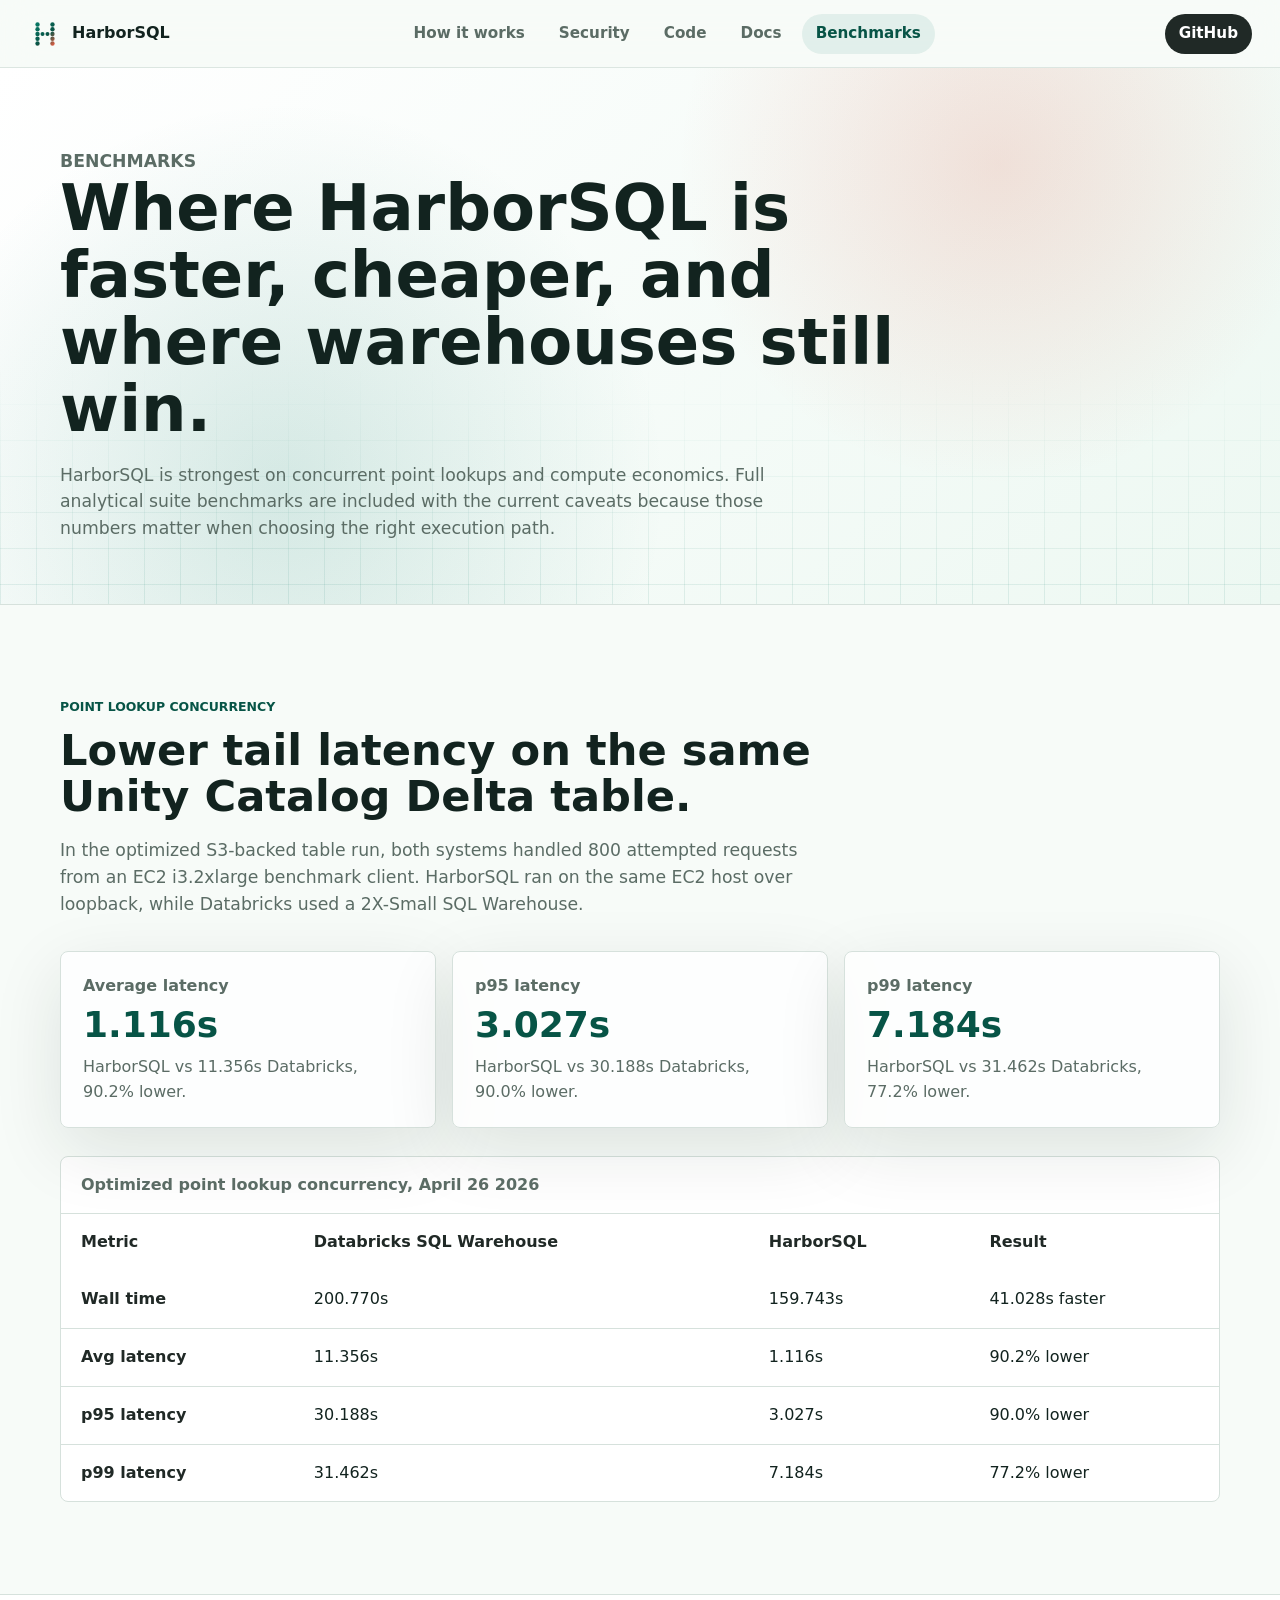
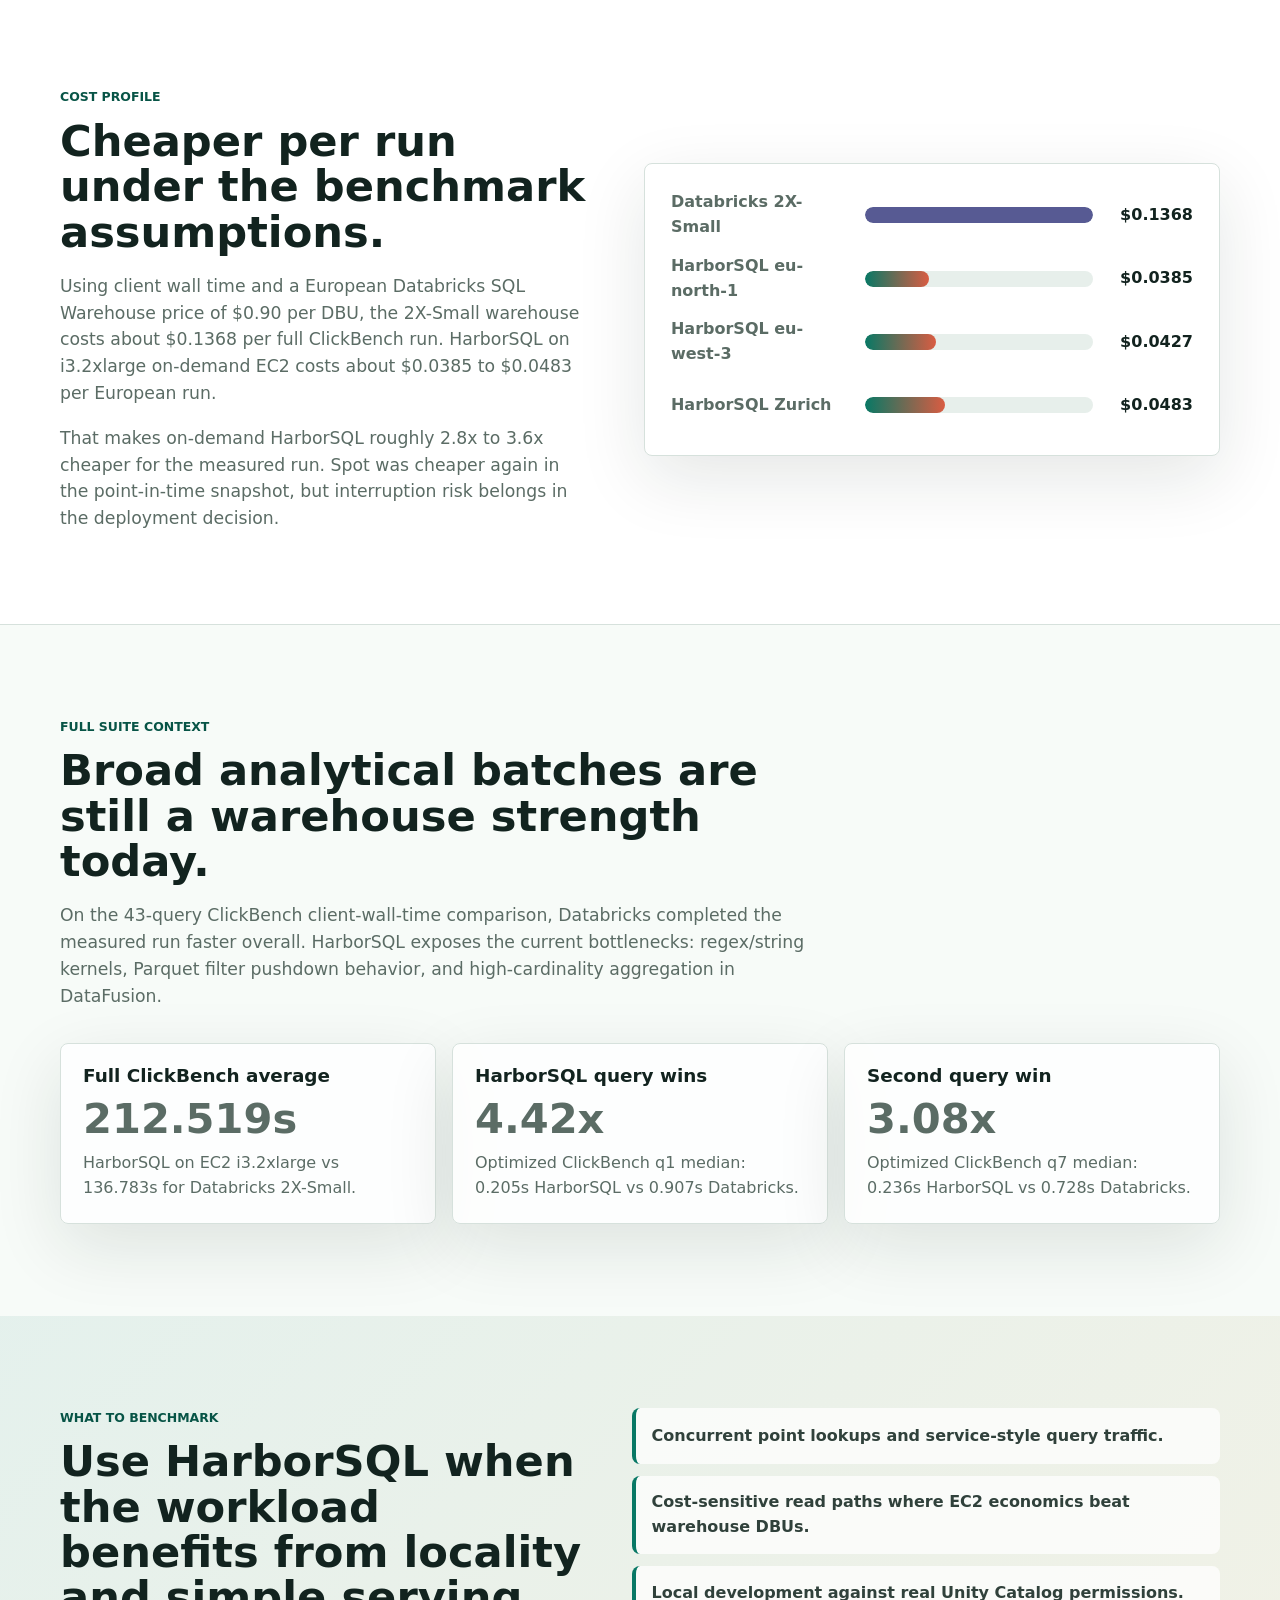
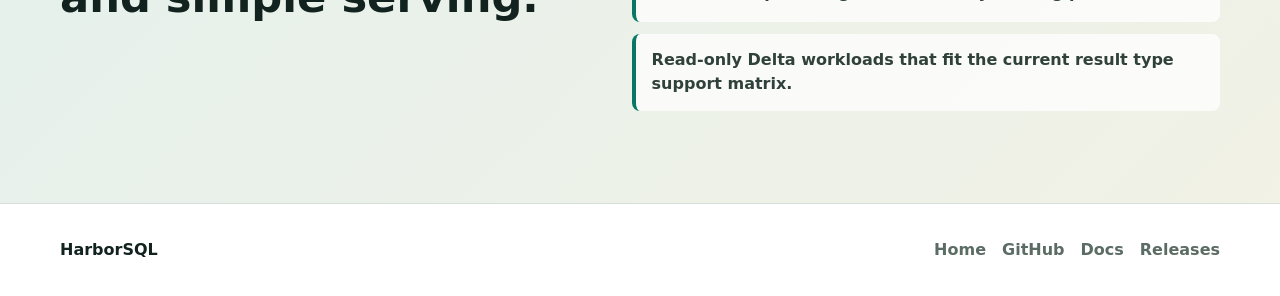
==== benchmarks.html @ 799c342d "Initial HarborSQL marketing site" ====
<!DOCTYPE html>
<html lang="en">
  <head>
    <meta charset="utf-8">
    <meta name="viewport" content="width=device-width, initial-scale=1">
    <title>HarborSQL Benchmarks</title>
    <meta
      name="description"
      content="HarborSQL benchmark results for point lookup concurrency, cost, and ClickBench comparisons against Databricks SQL Warehouse."
    >
    <link rel="icon" href="favicon.svg" type="image/svg+xml">
    <link rel="stylesheet" href="styles.css">
  </head>
  <body>
    <header class="site-header">
      <a class="brand" href="index.html" aria-label="HarborSQL home">
        <img class="brand-mark" src="logo.svg" alt="" aria-hidden="true">
        <span>HarborSQL</span>
      </a>
      <nav class="site-nav" aria-label="Primary navigation">
        <a href="index.html#how-it-works">How it works</a>
        <a href="index.html#security">Security</a>
        <a href="index.html#code">Code</a>
        <a href="https://docs.harborsql.com">Docs</a>
        <a href="benchmarks.html" aria-current="page">Benchmarks</a>
      </nav>
      <a class="header-cta" href="https://github.com/harborsql/harborsql">GitHub</a>
    </header>

    <main>
      <section class="page-hero benchmarks-hero">
        <div class="container page-hero-content">
          <p class="eyebrow">Benchmarks</p>
          <h1>Where HarborSQL is faster, cheaper, and where warehouses still win.</h1>
          <p>
            HarborSQL is strongest on concurrent point lookups and compute economics. Full
            analytical suite benchmarks are included with the current caveats because those
            numbers matter when choosing the right execution path.
          </p>
        </div>
      </section>

      <section id="point-lookups" class="section">
        <div class="container">
          <div class="section-heading">
            <p class="eyebrow">Point lookup concurrency</p>
            <h2>Lower tail latency on the same Unity Catalog Delta table.</h2>
            <p>
              In the optimized S3-backed table run, both systems handled 800 attempted
              requests from an EC2 i3.2xlarge benchmark client. HarborSQL ran on the same EC2
              host over loopback, while Databricks used a 2X-Small SQL Warehouse.
            </p>
          </div>

          <div class="metric-grid">
            <article class="metric-card">
              <span>Average latency</span>
              <strong>1.116s</strong>
              <p>HarborSQL vs 11.356s Databricks, 90.2% lower.</p>
            </article>
            <article class="metric-card">
              <span>p95 latency</span>
              <strong>3.027s</strong>
              <p>HarborSQL vs 30.188s Databricks, 90.0% lower.</p>
            </article>
            <article class="metric-card">
              <span>p99 latency</span>
              <strong>7.184s</strong>
              <p>HarborSQL vs 31.462s Databricks, 77.2% lower.</p>
            </article>
          </div>

          <div class="comparison-table-wrap">
            <table class="comparison-table">
              <caption>Optimized point lookup concurrency, April 26 2026</caption>
              <thead>
                <tr>
                  <th scope="col">Metric</th>
                  <th scope="col">Databricks SQL Warehouse</th>
                  <th scope="col">HarborSQL</th>
                  <th scope="col">Result</th>
                </tr>
              </thead>
              <tbody>
                <tr>
                  <th scope="row">Wall time</th>
                  <td>200.770s</td>
                  <td>159.743s</td>
                  <td>41.028s faster</td>
                </tr>
                <tr>
                  <th scope="row">Avg latency</th>
                  <td>11.356s</td>
                  <td>1.116s</td>
                  <td>90.2% lower</td>
                </tr>
                <tr>
                  <th scope="row">p95 latency</th>
                  <td>30.188s</td>
                  <td>3.027s</td>
                  <td>90.0% lower</td>
                </tr>
                <tr>
                  <th scope="row">p99 latency</th>
                  <td>31.462s</td>
                  <td>7.184s</td>
                  <td>77.2% lower</td>
                </tr>
              </tbody>
            </table>
          </div>
        </div>
      </section>

      <section id="cost" class="section cost-section">
        <div class="container split">
          <div class="section-copy">
            <p class="eyebrow">Cost profile</p>
            <h2>Cheaper per run under the benchmark assumptions.</h2>
            <p>
              Using client wall time and a European Databricks SQL Warehouse price of
              $0.90 per DBU, the 2X-Small warehouse costs about $0.1368 per full ClickBench
              run. HarborSQL on i3.2xlarge on-demand EC2 costs about $0.0385 to $0.0483 per
              European run.
            </p>
            <p>
              That makes on-demand HarborSQL roughly 2.8x to 3.6x cheaper for the measured
              run. Spot was cheaper again in the point-in-time snapshot, but interruption
              risk belongs in the deployment decision.
            </p>
          </div>
          <div class="bar-chart">
            <div class="bar-row">
              <span>Databricks 2X-Small</span>
              <div class="bar-track">
                <div class="bar-fill databricks width-full"></div>
              </div>
              <strong>$0.1368</strong>
            </div>
            <div class="bar-row">
              <span>HarborSQL eu-north-1</span>
              <div class="bar-track">
                <div class="bar-fill harbor width-28"></div>
              </div>
              <strong>$0.0385</strong>
            </div>
            <div class="bar-row">
              <span>HarborSQL eu-west-3</span>
              <div class="bar-track">
                <div class="bar-fill harbor width-31"></div>
              </div>
              <strong>$0.0427</strong>
            </div>
            <div class="bar-row">
              <span>HarborSQL Zurich</span>
              <div class="bar-track">
                <div class="bar-fill harbor width-35"></div>
              </div>
              <strong>$0.0483</strong>
            </div>
          </div>
        </div>
      </section>

      <section id="full-suite" class="section">
        <div class="container">
          <div class="section-heading">
            <p class="eyebrow">Full suite context</p>
            <h2>Broad analytical batches are still a warehouse strength today.</h2>
            <p>
              On the 43-query ClickBench client-wall-time comparison, Databricks completed
              the measured run faster overall. HarborSQL exposes the current bottlenecks:
              regex/string kernels, Parquet filter pushdown behavior, and high-cardinality
              aggregation in DataFusion.
            </p>
          </div>

          <div class="comparison-grid">
            <article class="result-card">
              <h3>Full ClickBench average</h3>
              <p class="large-number">212.519s</p>
              <p>HarborSQL on EC2 i3.2xlarge vs 136.783s for Databricks 2X-Small.</p>
            </article>
            <article class="result-card">
              <h3>HarborSQL query wins</h3>
              <p class="large-number">4.42x</p>
              <p>Optimized ClickBench q1 median: 0.205s HarborSQL vs 0.907s Databricks.</p>
            </article>
            <article class="result-card">
              <h3>Second query win</h3>
              <p class="large-number">3.08x</p>
              <p>Optimized ClickBench q7 median: 0.236s HarborSQL vs 0.728s Databricks.</p>
            </article>
          </div>
        </div>
      </section>

      <section class="section benchmark-notes">
        <div class="container notes-layout">
          <div>
            <p class="eyebrow">What to benchmark</p>
            <h2>Use HarborSQL when the workload benefits from locality and simple serving.</h2>
          </div>
          <ul class="notes-list">
            <li>Concurrent point lookups and service-style query traffic.</li>
            <li>Cost-sensitive read paths where EC2 economics beat warehouse DBUs.</li>
            <li>Local development against real Unity Catalog permissions.</li>
            <li>Read-only Delta workloads that fit the current result type support matrix.</li>
          </ul>
        </div>
      </section>
    </main>

    <footer class="site-footer">
      <div class="container footer-inner">
        <span>HarborSQL</span>
        <nav aria-label="Footer navigation">
          <a href="index.html">Home</a>
          <a href="https://github.com/harborsql/harborsql">GitHub</a>
          <a href="https://docs.harborsql.com">Docs</a>
          <a href="https://github.com/harborsql/harborsql/releases">Releases</a>
        </nav>
      </div>
    </footer>

    <script src="site.js"></script>
  </body>
</html>
---- styles.css ----
:root {
  color-scheme: light;
  --paper: #f7fbf8;
  --paper-strong: #ffffff;
  --ink: #12231f;
  --muted: #5b6c65;
  --line: #d6e1dc;
  --teal: #087865;
  --teal-dark: #075446;
  --coral: #d95c42;
  --gold: #b9902f;
  --plum: #575a93;
  --graphite: #202926;
  --shadow: 0 22px 70px rgba(18, 35, 31, 0.11);
  --radius: 8px;
  --container: 1160px;
}

* {
  box-sizing: border-box;
}

html {
  scroll-behavior: smooth;
}

body {
  margin: 0;
  background: var(--paper);
  color: var(--ink);
  font-family:
    Inter, ui-sans-serif, system-ui, -apple-system, BlinkMacSystemFont, "Segoe UI",
    sans-serif;
  line-height: 1.55;
  text-rendering: optimizeLegibility;
}

a {
  color: inherit;
  text-decoration: none;
}

code,
pre {
  font-family: "SFMono-Regular", Consolas, "Liberation Mono", monospace;
}

.container {
  width: min(var(--container), calc(100% - 40px));
  margin: 0 auto;
}

.site-header {
  position: sticky;
  top: 0;
  z-index: 20;
  min-height: 68px;
  display: grid;
  grid-template-columns: auto 1fr auto;
  gap: 24px;
  align-items: center;
  padding: 12px 28px;
  background: rgba(247, 251, 248, 0.88);
  border-bottom: 1px solid rgba(214, 225, 220, 0.82);
  backdrop-filter: blur(18px);
}

.brand {
  display: inline-flex;
  align-items: center;
  gap: 10px;
  font-weight: 750;
}

.brand-mark {
  width: 34px;
  height: 34px;
  display: block;
  flex: 0 0 auto;
}

.site-nav {
  display: flex;
  justify-content: center;
  gap: 6px;
  flex-wrap: wrap;
}

.site-nav a,
.header-cta {
  min-height: 40px;
  display: inline-flex;
  align-items: center;
  justify-content: center;
  border-radius: 999px;
  padding: 0 14px;
  color: var(--muted);
  font-size: 0.95rem;
  font-weight: 650;
}

.site-nav a:hover,
.site-nav a[aria-current="page"] {
  color: var(--teal-dark);
  background: rgba(8, 120, 101, 0.09);
}

.header-cta {
  color: #ffffff;
  background: var(--graphite);
}

.hero {
  position: relative;
  min-height: 72svh;
  overflow: hidden;
  display: grid;
  align-items: center;
  isolation: isolate;
  border-bottom: 1px solid var(--line);
}

.hero-canvas,
.hero-overlay {
  position: absolute;
  inset: 0;
  width: 100%;
  height: 100%;
}

.hero-canvas {
  z-index: -3;
  background:
    radial-gradient(circle at 80% 20%, rgba(217, 92, 66, 0.16), transparent 24rem),
    radial-gradient(circle at 18% 72%, rgba(8, 120, 101, 0.16), transparent 28rem),
    #edf7f1;
}

.hero-overlay {
  z-index: -2;
  background:
    linear-gradient(90deg, rgba(247, 251, 248, 0.96) 0%, rgba(247, 251, 248, 0.72) 45%, rgba(247, 251, 248, 0.2) 100%),
    linear-gradient(180deg, rgba(247, 251, 248, 0.1), rgba(247, 251, 248, 0.72));
}

.hero-content {
  padding: 72px 0 58px;
}

.eyebrow {
  margin: 0 0 12px;
  color: var(--teal-dark);
  font-size: 0.78rem;
  font-weight: 800;
  letter-spacing: 0;
  text-transform: uppercase;
}

h1,
h2,
h3,
p {
  letter-spacing: 0;
}

h1,
h2,
h3 {
  margin: 0;
  line-height: 1.05;
}

h1 {
  max-width: 780px;
  font-size: 4.9rem;
  font-weight: 820;
}

.hero-lede {
  max-width: 720px;
  margin: 22px 0 0;
  color: #30413b;
  font-size: 1.25rem;
}

.hero-actions,
.inline-actions {
  display: flex;
  flex-wrap: wrap;
  gap: 12px;
  margin-top: 28px;
}

.button {
  min-height: 48px;
  display: inline-flex;
  align-items: center;
  justify-content: center;
  border-radius: 999px;
  padding: 0 20px;
  border: 1px solid transparent;
  font-weight: 760;
}

.button.primary {
  color: #ffffff;
  background: var(--teal-dark);
  box-shadow: 0 10px 30px rgba(7, 84, 70, 0.22);
}

.button.primary:hover {
  background: #063f35;
}

.button.secondary {
  color: var(--graphite);
  background: rgba(255, 255, 255, 0.72);
  border-color: var(--line);
}

.button.secondary:hover {
  border-color: var(--teal);
}

.hero-metrics {
  display: grid;
  grid-template-columns: repeat(3, minmax(0, 1fr));
  gap: 12px;
  max-width: 760px;
  margin: 42px 0 0;
}

.hero-metrics div,
.proof-item,
.feature-card,
.code-card,
.metric-card,
.result-card,
.flow-panel,
.terminal-panel,
.bar-chart,
.cta-band {
  border: 1px solid var(--line);
  border-radius: var(--radius);
  background: rgba(255, 255, 255, 0.82);
  box-shadow: var(--shadow);
}

.hero-metrics div {
  min-height: 94px;
  padding: 18px;
}

.hero-metrics dt,
.hero-metrics dd {
  margin: 0;
}

.hero-metrics dt {
  color: var(--muted);
  font-size: 0.82rem;
  font-weight: 700;
}

.hero-metrics dd {
  margin-top: 8px;
  font-weight: 800;
}

.proof-strip {
  border-bottom: 1px solid var(--line);
  background: #ffffff;
}

.proof-grid {
  display: grid;
  grid-template-columns: repeat(3, minmax(0, 1fr));
  gap: 14px;
  padding: 18px 0;
}

.proof-item {
  min-height: 110px;
  display: flex;
  flex-direction: column;
  justify-content: center;
  padding: 18px;
  box-shadow: none;
}

.proof-item span {
  color: var(--muted);
  font-weight: 700;
  font-size: 0.9rem;
}

.proof-item strong {
  margin-top: 6px;
  color: var(--teal-dark);
  font-size: 1.22rem;
}

.section {
  padding: 92px 0;
}

.split {
  display: grid;
  grid-template-columns: minmax(0, 0.92fr) minmax(360px, 1fr);
  gap: 54px;
  align-items: center;
}

.section-copy h2,
.section-heading h2,
.notes-layout h2,
.cta-band h2 {
  max-width: 790px;
  font-size: 2.7rem;
  font-weight: 820;
}

.section-copy p:not(.eyebrow),
.section-heading p:not(.eyebrow),
.page-hero p {
  max-width: 760px;
  margin: 18px 0 0;
  color: var(--muted);
  font-size: 1.08rem;
}

.section-heading {
  margin-bottom: 34px;
}

.flow-panel {
  min-height: 430px;
  position: relative;
  overflow: hidden;
  padding: 30px;
  background:
    linear-gradient(135deg, rgba(8, 120, 101, 0.1), rgba(255, 255, 255, 0.9)),
    #ffffff;
}

.flow-panel::before {
  content: "";
  position: absolute;
  inset: 20px;
  background-image:
    linear-gradient(rgba(8, 120, 101, 0.08) 1px, transparent 1px),
    linear-gradient(90deg, rgba(8, 120, 101, 0.08) 1px, transparent 1px);
  background-size: 28px 28px;
  border-radius: var(--radius);
}

.flow-node {
  position: absolute;
  z-index: 2;
  min-width: 154px;
  min-height: 60px;
  display: grid;
  place-items: center;
  padding: 12px 16px;
  border-radius: var(--radius);
  color: #ffffff;
  font-weight: 800;
  text-align: center;
}

.flow-node.clients {
  left: 26px;
  top: 176px;
  background: var(--plum);
}

.flow-node.harbor {
  left: 50%;
  top: 176px;
  transform: translateX(-50%);
  background: var(--teal-dark);
}

.flow-node.catalog {
  right: 26px;
  top: 70px;
  background: var(--gold);
}

.flow-node.delta {
  right: 26px;
  bottom: 68px;
  background: var(--coral);
}

.flow-line {
  position: absolute;
  z-index: 1;
  background: rgba(18, 35, 31, 0.22);
}

.flow-line.horizontal {
  left: 180px;
  right: 50%;
  top: 205px;
  height: 2px;
}

.flow-line.up {
  right: 180px;
  top: 128px;
  width: 2px;
  height: 108px;
  transform: rotate(58deg);
}

.flow-line.down {
  right: 180px;
  bottom: 124px;
  width: 2px;
  height: 108px;
  transform: rotate(-58deg);
}

.security-section {
  background: #ffffff;
  border-top: 1px solid var(--line);
  border-bottom: 1px solid var(--line);
}

.feature-grid,
.metric-grid,
.comparison-grid {
  display: grid;
  grid-template-columns: repeat(4, minmax(0, 1fr));
  gap: 16px;
}

.feature-card,
.metric-card,
.result-card {
  padding: 22px;
}

.feature-card h3,
.result-card h3 {
  font-size: 1.15rem;
}

.feature-card p,
.metric-card p,
.result-card p {
  margin: 12px 0 0;
  color: var(--muted);
}

.code-section {
  background:
    linear-gradient(180deg, rgba(8, 120, 101, 0.06), rgba(217, 92, 66, 0.06)),
    var(--paper);
}

.code-grid {
  display: grid;
  grid-template-columns: repeat(2, minmax(0, 1fr));
  gap: 18px;
}

.code-card {
  overflow: hidden;
  background: #101816;
  border-color: #263833;
  box-shadow: 0 22px 70px rgba(18, 35, 31, 0.22);
}

.code-title {
  min-height: 76px;
  display: flex;
  flex-direction: column;
  justify-content: center;
  gap: 4px;
  padding: 18px 20px;
  border-bottom: 1px solid #263833;
  color: #e9f4ef;
}

.code-title span {
  color: #9dd3c6;
  font-size: 0.82rem;
  font-weight: 800;
  text-transform: uppercase;
}

pre {
  margin: 0;
  overflow-x: auto;
}

.code-card pre,
.terminal-panel pre {
  padding: 20px;
}

.code-card code,
.terminal-panel code {
  color: #e9f4ef;
  font-size: 0.9rem;
  line-height: 1.62;
}

.code-card pre + pre {
  border-top: 1px solid #263833;
}

.local-section {
  background: #ffffff;
}

.terminal-panel {
  overflow: hidden;
  background: #101816;
  border-color: #263833;
}

.page-hero {
  position: relative;
  min-height: 58svh;
  display: grid;
  align-items: center;
  overflow: hidden;
  border-bottom: 1px solid var(--line);
}

.benchmarks-hero {
  background:
    radial-gradient(circle at 78% 18%, rgba(217, 92, 66, 0.17), transparent 20rem),
    radial-gradient(circle at 22% 78%, rgba(8, 120, 101, 0.15), transparent 24rem),
    linear-gradient(135deg, #ffffff, #edf8f2);
}

.benchmarks-hero::after {
  content: "";
  position: absolute;
  inset: auto 0 0 0;
  height: 44%;
  background-image:
    linear-gradient(rgba(8, 120, 101, 0.1) 1px, transparent 1px),
    linear-gradient(90deg, rgba(8, 120, 101, 0.1) 1px, transparent 1px);
  background-size: 36px 36px;
  mask-image: linear-gradient(transparent, #000);
}

.page-hero-content {
  position: relative;
  z-index: 1;
  padding: 62px 0;
}

.page-hero h1 {
  max-width: 920px;
  font-size: 4rem;
}

.metric-grid {
  grid-template-columns: repeat(3, minmax(0, 1fr));
}

.metric-card span {
  color: var(--muted);
  font-weight: 800;
}

.metric-card strong {
  display: block;
  margin-top: 8px;
  color: var(--teal-dark);
  font-size: 2.25rem;
  line-height: 1;
}

.comparison-table-wrap {
  margin-top: 28px;
  overflow-x: auto;
  border: 1px solid var(--line);
  border-radius: var(--radius);
  background: #ffffff;
}

.comparison-table {
  width: 100%;
  border-collapse: collapse;
  min-width: 720px;
}

.comparison-table caption {
  padding: 16px 20px;
  color: var(--muted);
  font-weight: 700;
  text-align: left;
  border-bottom: 1px solid var(--line);
}

.comparison-table th,
.comparison-table td {
  padding: 16px 20px;
  border-bottom: 1px solid var(--line);
  text-align: left;
}

.comparison-table th {
  color: var(--graphite);
  font-weight: 800;
}

.comparison-table tr:last-child th,
.comparison-table tr:last-child td {
  border-bottom: 0;
}

.cost-section {
  background: #ffffff;
  border-top: 1px solid var(--line);
  border-bottom: 1px solid var(--line);
}

.bar-chart {
  padding: 26px;
  background: #ffffff;
}

.bar-row {
  display: grid;
  grid-template-columns: 180px 1fr 86px;
  gap: 14px;
  align-items: center;
  min-height: 48px;
}

.bar-row + .bar-row {
  margin-top: 14px;
}

.bar-row span {
  color: var(--muted);
  font-weight: 760;
}

.bar-row strong {
  text-align: right;
}

.bar-track {
  height: 16px;
  overflow: hidden;
  border-radius: 999px;
  background: #e7efeb;
}

.bar-fill {
  height: 100%;
  min-width: 2%;
  border-radius: 999px;
}

.bar-fill.databricks {
  background: var(--plum);
}

.bar-fill.harbor {
  background: linear-gradient(90deg, var(--teal), var(--coral));
}

.width-full {
  width: 100%;
}

.width-28 {
  width: 28%;
}

.width-31 {
  width: 31%;
}

.width-35 {
  width: 35%;
}

.comparison-grid {
  grid-template-columns: repeat(3, minmax(0, 1fr));
}

.large-number {
  color: var(--teal-dark);
  font-size: 2.6rem;
  font-weight: 840;
  line-height: 1;
}

.benchmark-notes {
  background: linear-gradient(135deg, rgba(8, 120, 101, 0.08), rgba(185, 144, 47, 0.09));
}

.notes-layout {
  display: grid;
  grid-template-columns: minmax(0, 0.9fr) minmax(360px, 1fr);
  gap: 42px;
  align-items: start;
}

.notes-list {
  margin: 0;
  padding: 0;
  list-style: none;
  display: grid;
  gap: 12px;
}

.notes-list li {
  min-height: 56px;
  display: flex;
  align-items: center;
  padding: 14px 16px;
  border-left: 4px solid var(--teal);
  border-radius: var(--radius);
  background: rgba(255, 255, 255, 0.74);
  color: #30413b;
  font-weight: 700;
}

.final-cta {
  padding-top: 40px;
}

.cta-band {
  display: flex;
  justify-content: space-between;
  gap: 24px;
  align-items: center;
  padding: 34px;
  background:
    linear-gradient(135deg, rgba(8, 120, 101, 0.12), rgba(217, 92, 66, 0.1)),
    #ffffff;
}

.site-footer {
  border-top: 1px solid var(--line);
  background: #ffffff;
}

.footer-inner {
  min-height: 92px;
  display: flex;
  justify-content: space-between;
  gap: 20px;
  align-items: center;
  color: var(--muted);
}

.footer-inner span {
  color: var(--ink);
  font-weight: 800;
}

.footer-inner nav {
  display: flex;
  flex-wrap: wrap;
  gap: 16px;
  font-weight: 700;
}

.footer-inner a:hover {
  color: var(--teal-dark);
}

@media (max-width: 980px) {
  .site-header {
    grid-template-columns: 1fr auto;
  }

  .site-nav {
    grid-column: 1 / -1;
    justify-content: flex-start;
    order: 3;
  }

  .hero {
    min-height: 68svh;
  }

  h1,
  .page-hero h1 {
    font-size: 3.25rem;
  }

  .split,
  .notes-layout {
    grid-template-columns: 1fr;
  }

  .feature-grid {
    grid-template-columns: repeat(2, minmax(0, 1fr));
  }

  .code-grid,
  .proof-grid,
  .metric-grid,
  .comparison-grid {
    grid-template-columns: 1fr;
  }

  .bar-row {
    grid-template-columns: 1fr;
    gap: 8px;
  }

  .bar-row strong {
    text-align: left;
  }

  .cta-band {
    align-items: flex-start;
    flex-direction: column;
  }
}

@media (max-width: 640px) {
  .container {
    width: min(100% - 28px, var(--container));
  }

  .site-header {
    padding: 10px 14px;
    gap: 10px;
  }

  .site-nav a {
    padding: 0 10px;
    font-size: 0.88rem;
  }

  .header-cta {
    min-width: 86px;
  }

  .hero {
    min-height: auto;
  }

  .hero-content {
    padding: 48px 0 38px;
  }

  h1,
  .page-hero h1 {
    font-size: 2.65rem;
  }

  .hero-lede,
  .section-copy p:not(.eyebrow),
  .section-heading p:not(.eyebrow),
  .page-hero p {
    font-size: 1rem;
  }

  .hero-metrics {
    grid-template-columns: repeat(3, minmax(0, 1fr));
    gap: 8px;
    margin-top: 24px;
  }

  .hero-metrics div {
    min-height: 78px;
    padding: 10px;
  }

  .hero-metrics dt {
    font-size: 0.7rem;
  }

  .hero-metrics dd {
    font-size: 0.82rem;
  }

  .section {
    padding: 66px 0;
  }

  .section-copy h2,
  .section-heading h2,
  .notes-layout h2,
  .cta-band h2 {
    font-size: 2.1rem;
  }

  .feature-grid {
    grid-template-columns: 1fr;
  }

  .flow-panel {
    min-height: 520px;
  }

  .flow-node,
  .flow-node.clients,
  .flow-node.harbor,
  .flow-node.catalog,
  .flow-node.delta {
    left: 50%;
    right: auto;
    width: min(230px, calc(100% - 48px));
    transform: translateX(-50%);
  }

  .flow-node.clients {
    top: 44px;
  }

  .flow-node.harbor {
    top: 166px;
  }

  .flow-node.catalog {
    top: 288px;
  }

  .flow-node.delta {
    top: 410px;
    bottom: auto;
  }

  .code-card code,
  .terminal-panel code {
    font-size: 0.78rem;
  }

  .flow-line.horizontal,
  .flow-line.up,
  .flow-line.down {
    left: 50%;
    right: auto;
    width: 2px;
    height: 72px;
    transform: translateX(-50%);
  }

  .flow-line.horizontal {
    top: 106px;
  }

  .flow-line.up {
    top: 228px;
  }

  .flow-line.down {
    top: 350px;
  }

  .footer-inner {
    align-items: flex-start;
    flex-direction: column;
    justify-content: center;
    padding: 22px 0;
  }
}

@media (prefers-reduced-motion: reduce) {
  html {
    scroll-behavior: auto;
  }
}
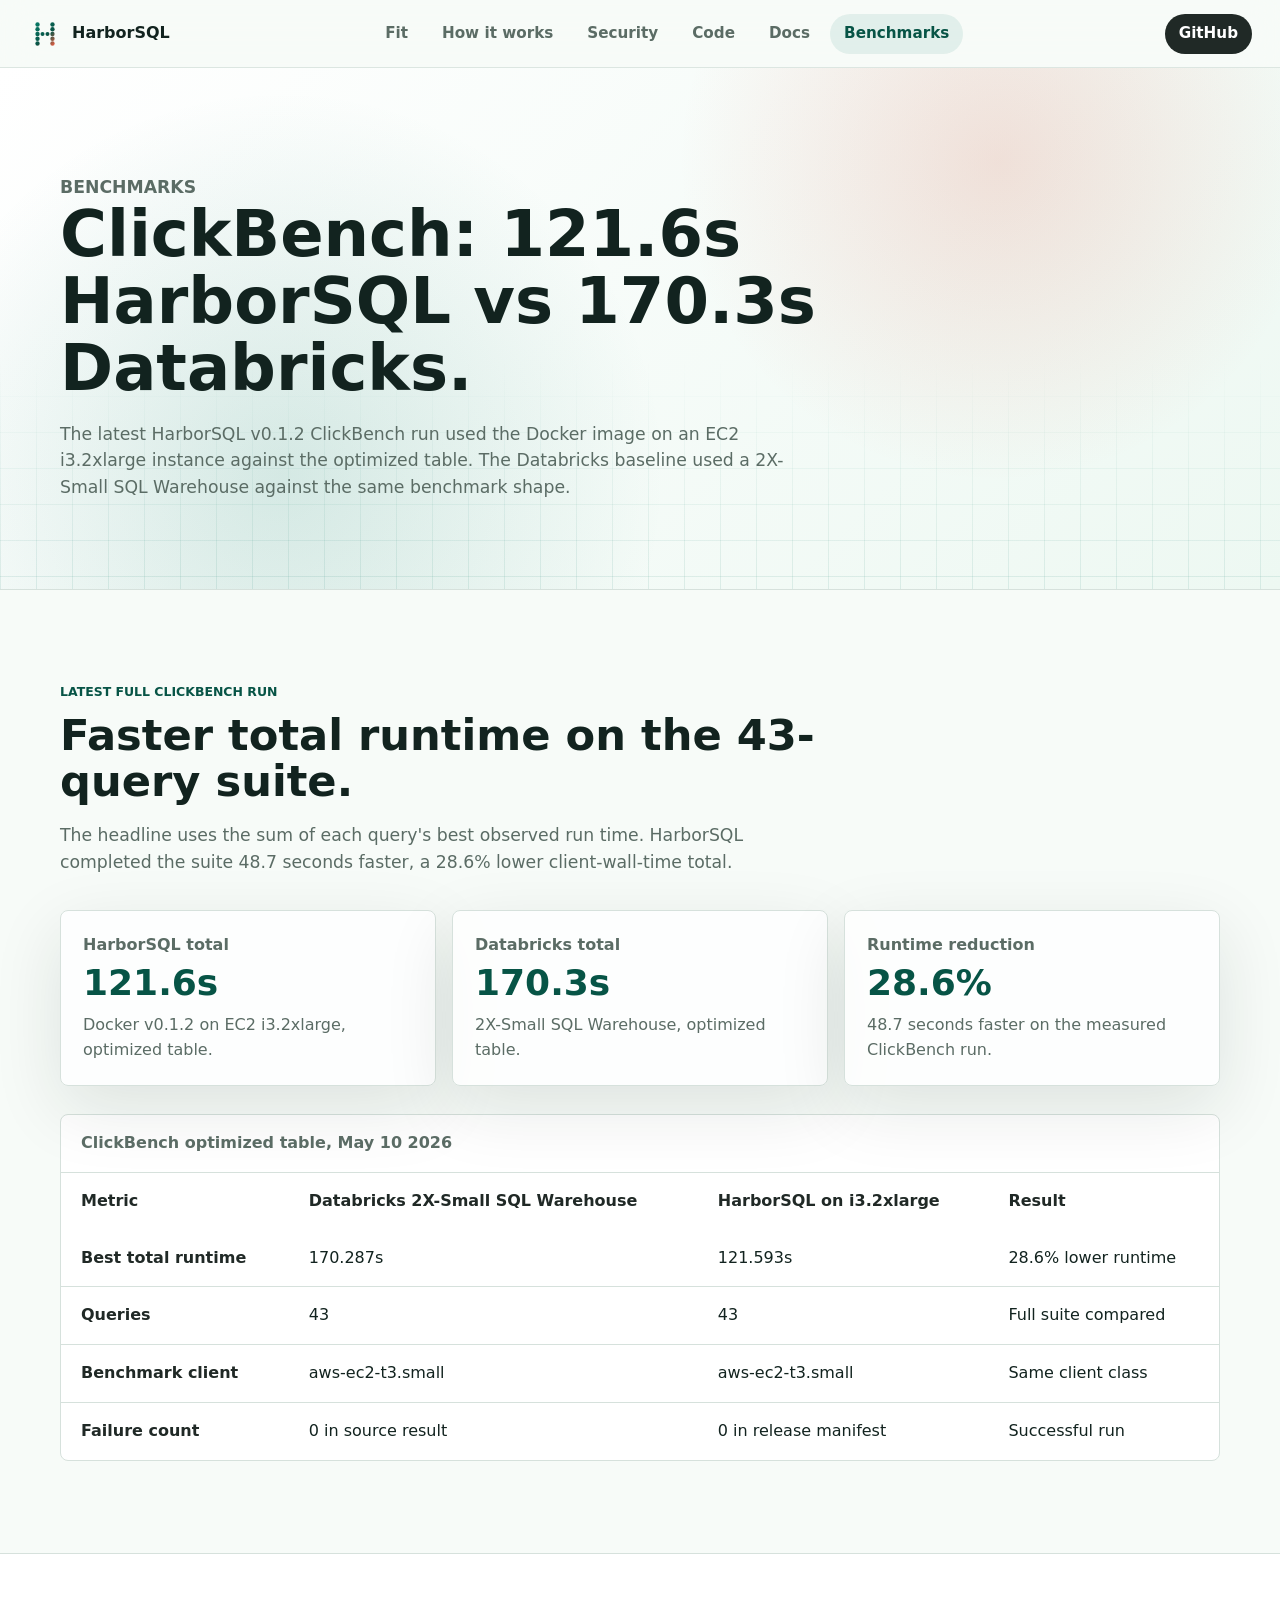
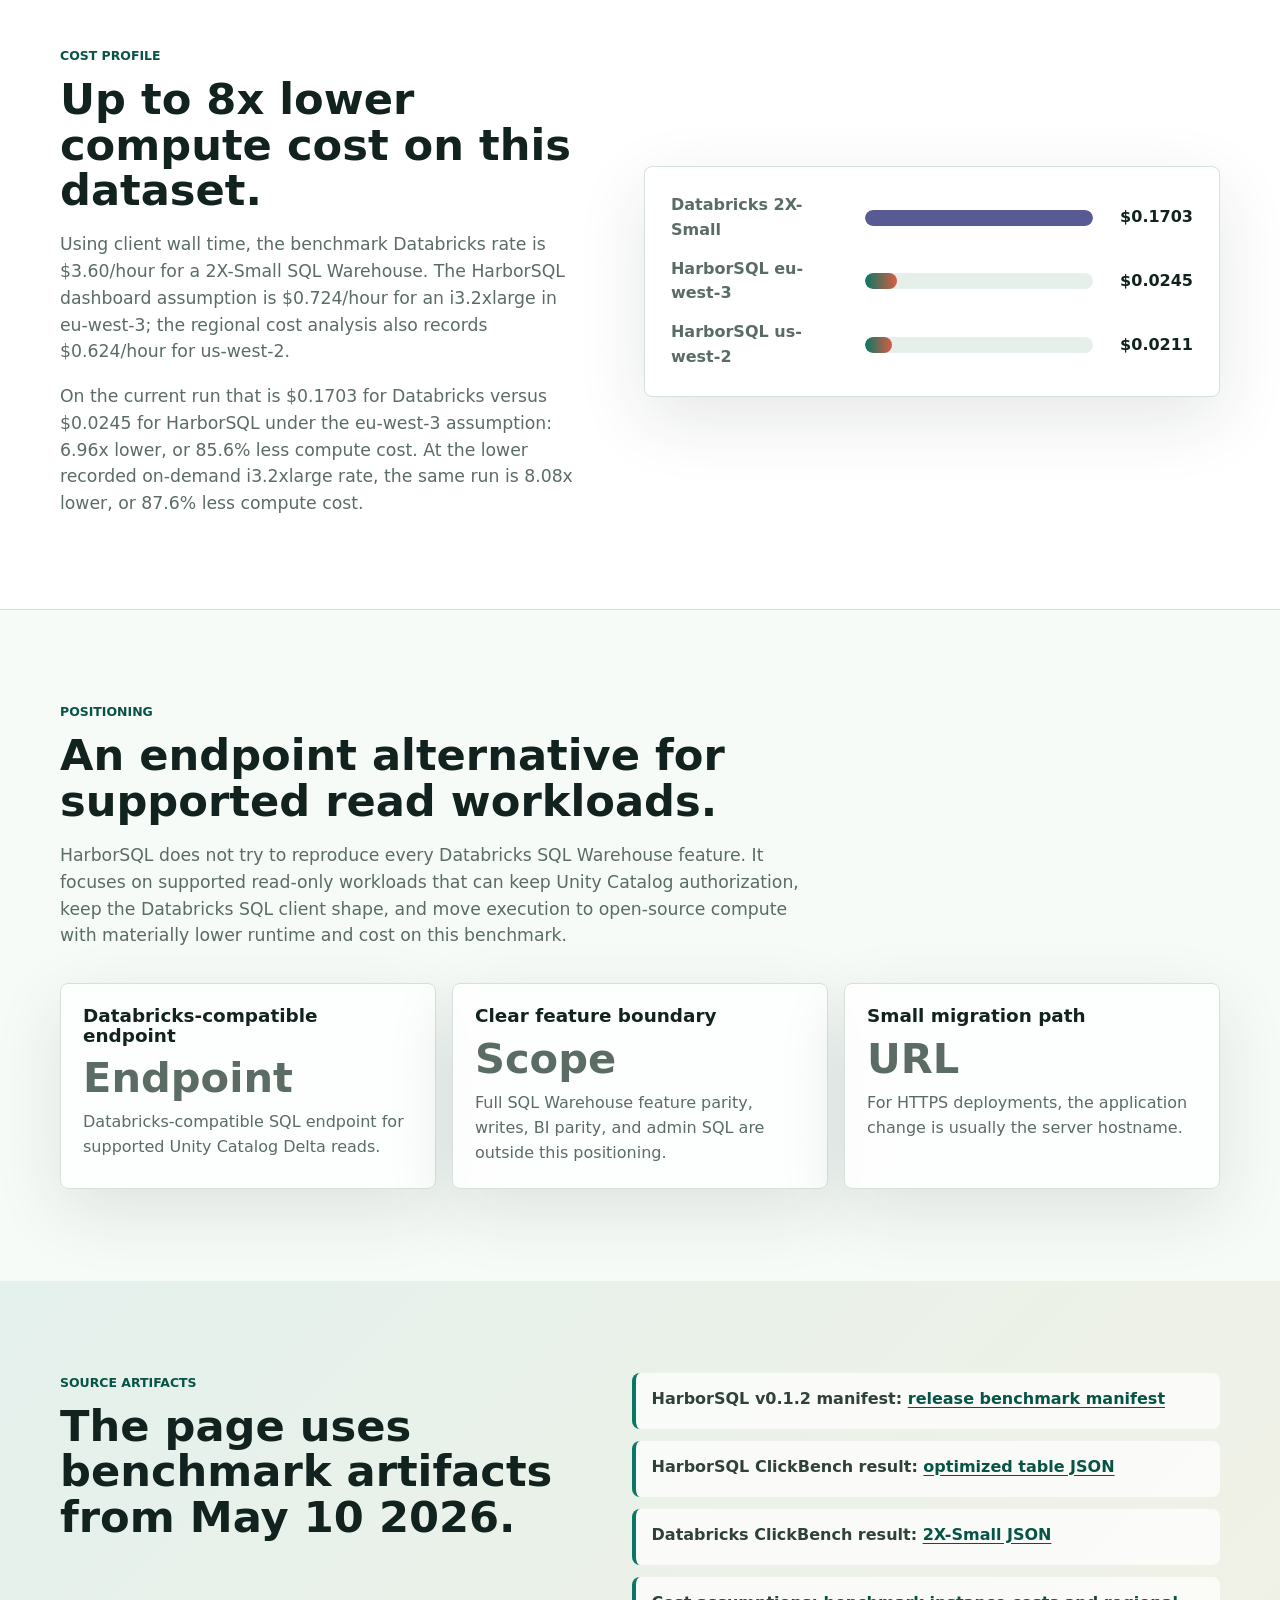
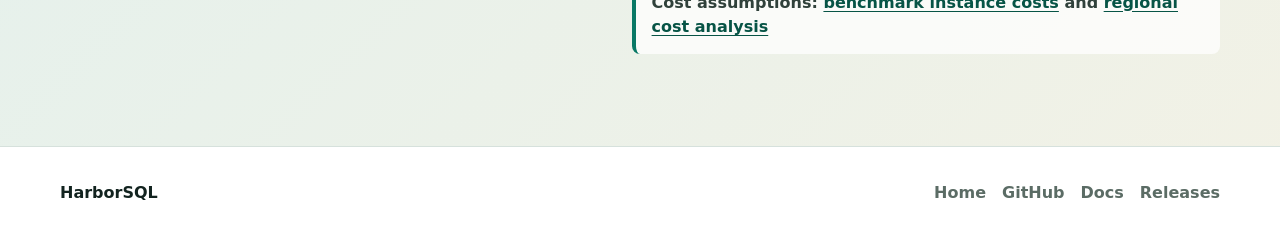
==== commit 1a2266bd: "Rework positioning and benchmark claims" ====
--- a/benchmarks.html
+++ b/benchmarks.html
@@ -6,7 +6,7 @@
     <title>HarborSQL Benchmarks</title>
     <meta
       name="description"
-      content="HarborSQL benchmark results for point lookup concurrency, cost, and ClickBench comparisons against Databricks SQL Warehouse."
+      content="HarborSQL ClickBench benchmark results against a Databricks SQL Warehouse, including runtime, compute cost, and positioning caveats."
     >
     <link rel="icon" href="favicon.svg" type="image/svg+xml">
     <link rel="stylesheet" href="styles.css">
@@ -18,6 +18,7 @@
         <span>HarborSQL</span>
       </a>
       <nav class="site-nav" aria-label="Primary navigation">
+        <a href="index.html#fit">Fit</a>
         <a href="index.html#how-it-works">How it works</a>
         <a href="index.html#security">Security</a>
         <a href="index.html#code">Code</a>
@@ -31,80 +32,79 @@
       <section class="page-hero benchmarks-hero">
         <div class="container page-hero-content">
           <p class="eyebrow">Benchmarks</p>
-          <h1>Where HarborSQL is faster, cheaper, and where warehouses still win.</h1>
+          <h1>ClickBench: 121.6s HarborSQL vs 170.3s Databricks.</h1>
           <p>
-            HarborSQL is strongest on concurrent point lookups and compute economics. Full
-            analytical suite benchmarks are included with the current caveats because those
-            numbers matter when choosing the right execution path.
+            The latest HarborSQL v0.1.2 ClickBench run used the Docker image on an EC2
+            i3.2xlarge instance against the optimized table. The Databricks baseline used a
+            2X-Small SQL Warehouse against the same benchmark shape.
           </p>
         </div>
       </section>
 
-      <section id="point-lookups" class="section">
+      <section id="clickbench" class="section">
         <div class="container">
           <div class="section-heading">
-            <p class="eyebrow">Point lookup concurrency</p>
-            <h2>Lower tail latency on the same Unity Catalog Delta table.</h2>
-            <p>
-              In the optimized S3-backed table run, both systems handled 800 attempted
-              requests from an EC2 i3.2xlarge benchmark client. HarborSQL ran on the same EC2
-              host over loopback, while Databricks used a 2X-Small SQL Warehouse.
+            <p class="eyebrow">Latest full ClickBench run</p>
+            <h2>Faster total runtime on the 43-query suite.</h2>
+            <p>
+              The headline uses the sum of each query's best observed run time. HarborSQL
+              completed the suite 48.7 seconds faster, a 28.6% lower client-wall-time total.
             </p>
           </div>
 
           <div class="metric-grid">
             <article class="metric-card">
-              <span>Average latency</span>
-              <strong>1.116s</strong>
-              <p>HarborSQL vs 11.356s Databricks, 90.2% lower.</p>
+              <span>HarborSQL total</span>
+              <strong>121.6s</strong>
+              <p>Docker v0.1.2 on EC2 i3.2xlarge, optimized table.</p>
             </article>
             <article class="metric-card">
-              <span>p95 latency</span>
-              <strong>3.027s</strong>
-              <p>HarborSQL vs 30.188s Databricks, 90.0% lower.</p>
+              <span>Databricks total</span>
+              <strong>170.3s</strong>
+              <p>2X-Small SQL Warehouse, optimized table.</p>
             </article>
             <article class="metric-card">
-              <span>p99 latency</span>
-              <strong>7.184s</strong>
-              <p>HarborSQL vs 31.462s Databricks, 77.2% lower.</p>
+              <span>Runtime reduction</span>
+              <strong>28.6%</strong>
+              <p>48.7 seconds faster on the measured ClickBench run.</p>
             </article>
           </div>
 
           <div class="comparison-table-wrap">
             <table class="comparison-table">
-              <caption>Optimized point lookup concurrency, April 26 2026</caption>
+              <caption>ClickBench optimized table, May 10 2026</caption>
               <thead>
                 <tr>
                   <th scope="col">Metric</th>
-                  <th scope="col">Databricks SQL Warehouse</th>
-                  <th scope="col">HarborSQL</th>
+                  <th scope="col">Databricks 2X-Small SQL Warehouse</th>
+                  <th scope="col">HarborSQL on i3.2xlarge</th>
                   <th scope="col">Result</th>
                 </tr>
               </thead>
               <tbody>
                 <tr>
-                  <th scope="row">Wall time</th>
-                  <td>200.770s</td>
-                  <td>159.743s</td>
-                  <td>41.028s faster</td>
-                </tr>
-                <tr>
-                  <th scope="row">Avg latency</th>
-                  <td>11.356s</td>
-                  <td>1.116s</td>
-                  <td>90.2% lower</td>
-                </tr>
-                <tr>
-                  <th scope="row">p95 latency</th>
-                  <td>30.188s</td>
-                  <td>3.027s</td>
-                  <td>90.0% lower</td>
-                </tr>
-                <tr>
-                  <th scope="row">p99 latency</th>
-                  <td>31.462s</td>
-                  <td>7.184s</td>
-                  <td>77.2% lower</td>
+                  <th scope="row">Best total runtime</th>
+                  <td>170.287s</td>
+                  <td>121.593s</td>
+                  <td>28.6% lower runtime</td>
+                </tr>
+                <tr>
+                  <th scope="row">Queries</th>
+                  <td>43</td>
+                  <td>43</td>
+                  <td>Full suite compared</td>
+                </tr>
+                <tr>
+                  <th scope="row">Benchmark client</th>
+                  <td>aws-ec2-t3.small</td>
+                  <td>aws-ec2-t3.small</td>
+                  <td>Same client class</td>
+                </tr>
+                <tr>
+                  <th scope="row">Failure count</th>
+                  <td>0 in source result</td>
+                  <td>0 in release manifest</td>
+                  <td>Successful run</td>
                 </tr>
               </tbody>
             </table>
@@ -116,17 +116,18 @@
         <div class="container split">
           <div class="section-copy">
             <p class="eyebrow">Cost profile</p>
-            <h2>Cheaper per run under the benchmark assumptions.</h2>
-            <p>
-              Using client wall time and a European Databricks SQL Warehouse price of
-              $0.90 per DBU, the 2X-Small warehouse costs about $0.1368 per full ClickBench
-              run. HarborSQL on i3.2xlarge on-demand EC2 costs about $0.0385 to $0.0483 per
-              European run.
-            </p>
-            <p>
-              That makes on-demand HarborSQL roughly 2.8x to 3.6x cheaper for the measured
-              run. Spot was cheaper again in the point-in-time snapshot, but interruption
-              risk belongs in the deployment decision.
+            <h2>Up to 8x lower compute cost on this dataset.</h2>
+            <p>
+              Using client wall time, the benchmark Databricks rate is $3.60/hour
+              for a 2X-Small SQL Warehouse. The HarborSQL dashboard assumption is $0.724/hour
+              for an i3.2xlarge in eu-west-3; the regional cost analysis also records
+              $0.624/hour for us-west-2.
+            </p>
+            <p>
+              On the current run that is $0.1703 for Databricks versus $0.0245 for HarborSQL
+              under the eu-west-3 assumption: 6.96x lower, or 85.6% less compute cost. At the
+              lower recorded on-demand i3.2xlarge rate, the same run is 8.08x lower, or 87.6%
+              less compute cost.
             </p>
           </div>
           <div class="bar-chart">
@@ -135,61 +136,54 @@
               <div class="bar-track">
                 <div class="bar-fill databricks width-full"></div>
               </div>
-              <strong>$0.1368</strong>
-            </div>
-            <div class="bar-row">
-              <span>HarborSQL eu-north-1</span>
-              <div class="bar-track">
-                <div class="bar-fill harbor width-28"></div>
-              </div>
-              <strong>$0.0385</strong>
+              <strong>$0.1703</strong>
             </div>
             <div class="bar-row">
               <span>HarborSQL eu-west-3</span>
               <div class="bar-track">
-                <div class="bar-fill harbor width-31"></div>
+                <div class="bar-fill harbor width-14"></div>
               </div>
-              <strong>$0.0427</strong>
+              <strong>$0.0245</strong>
             </div>
             <div class="bar-row">
-              <span>HarborSQL Zurich</span>
+              <span>HarborSQL us-west-2</span>
               <div class="bar-track">
-                <div class="bar-fill harbor width-35"></div>
+                <div class="bar-fill harbor width-12"></div>
               </div>
-              <strong>$0.0483</strong>
+              <strong>$0.0211</strong>
             </div>
           </div>
         </div>
       </section>
 
-      <section id="full-suite" class="section">
+      <section id="positioning" class="section">
         <div class="container">
           <div class="section-heading">
-            <p class="eyebrow">Full suite context</p>
-            <h2>Broad analytical batches are still a warehouse strength today.</h2>
-            <p>
-              On the 43-query ClickBench client-wall-time comparison, Databricks completed
-              the measured run faster overall. HarborSQL exposes the current bottlenecks:
-              regex/string kernels, Parquet filter pushdown behavior, and high-cardinality
-              aggregation in DataFusion.
+            <p class="eyebrow">Positioning</p>
+            <h2>An endpoint alternative for supported read workloads.</h2>
+            <p>
+              HarborSQL does not try to reproduce every Databricks SQL Warehouse feature. It
+              focuses on supported read-only workloads that can keep Unity Catalog
+              authorization, keep the Databricks SQL client shape, and move execution to
+              open-source compute with materially lower runtime and cost on this benchmark.
             </p>
           </div>
 
           <div class="comparison-grid">
             <article class="result-card">
-              <h3>Full ClickBench average</h3>
-              <p class="large-number">212.519s</p>
-              <p>HarborSQL on EC2 i3.2xlarge vs 136.783s for Databricks 2X-Small.</p>
+              <h3>Databricks-compatible endpoint</h3>
+              <p class="large-number">Endpoint</p>
+              <p>Databricks-compatible SQL endpoint for supported Unity Catalog Delta reads.</p>
             </article>
             <article class="result-card">
-              <h3>HarborSQL query wins</h3>
-              <p class="large-number">4.42x</p>
-              <p>Optimized ClickBench q1 median: 0.205s HarborSQL vs 0.907s Databricks.</p>
+              <h3>Clear feature boundary</h3>
+              <p class="large-number">Scope</p>
+              <p>Full SQL Warehouse feature parity, writes, BI parity, and admin SQL are outside this positioning.</p>
             </article>
             <article class="result-card">
-              <h3>Second query win</h3>
-              <p class="large-number">3.08x</p>
-              <p>Optimized ClickBench q7 median: 0.236s HarborSQL vs 0.728s Databricks.</p>
+              <h3>Small migration path</h3>
+              <p class="large-number">URL</p>
+              <p>For HTTPS deployments, the application change is usually the server hostname.</p>
             </article>
           </div>
         </div>
@@ -198,14 +192,28 @@
       <section class="section benchmark-notes">
         <div class="container notes-layout">
           <div>
-            <p class="eyebrow">What to benchmark</p>
-            <h2>Use HarborSQL when the workload benefits from locality and simple serving.</h2>
+            <p class="eyebrow">Source artifacts</p>
+            <h2>The page uses benchmark artifacts from May 10 2026.</h2>
           </div>
           <ul class="notes-list">
-            <li>Concurrent point lookups and service-style query traffic.</li>
-            <li>Cost-sensitive read paths where EC2 economics beat warehouse DBUs.</li>
-            <li>Local development against real Unity Catalog permissions.</li>
-            <li>Read-only Delta workloads that fit the current result type support matrix.</li>
+            <li>
+              HarborSQL v0.1.2 manifest:
+              <a href="https://github.com/harborsql/harborsql-bench/blob/main/results/harborsql/i3.2xlarge/v0.1.2/manifest.json">release benchmark manifest</a>
+            </li>
+            <li>
+              HarborSQL ClickBench result:
+              <a href="https://github.com/harborsql/harborsql-bench/blob/main/results/harborsql/i3.2xlarge/v0.1.2/clickbench/optimized.json">optimized table JSON</a>
+            </li>
+            <li>
+              Databricks ClickBench result:
+              <a href="https://github.com/harborsql/harborsql-bench/blob/main/results/databricks-sql-warehouse/2xs/v2026.10/clickbench/databricks-2xs-aws-ec2-t3.small-clickbench-20260510T152626Z.json">2X-Small JSON</a>
+            </li>
+            <li>
+              Cost assumptions:
+              <a href="https://github.com/harborsql/harborsql-bench/blob/main/docs/benchmark-instance-costs.md">benchmark instance costs</a>
+              and
+              <a href="https://github.com/harborsql/harborsql-bench/blob/main/docs/benchmark-cost-analysis.md">regional cost analysis</a>
+            </li>
           </ul>
         </div>
       </section>
--- a/styles.css
+++ b/styles.css
@@ -674,6 +674,14 @@
   width: 100%;
 }
 
+.width-12 {
+  width: 12%;
+}
+
+.width-14 {
+  width: 14%;
+}
+
 .width-28 {
   width: 28%;
 }
@@ -718,14 +726,19 @@
 
 .notes-list li {
   min-height: 56px;
-  display: flex;
-  align-items: center;
+  display: block;
   padding: 14px 16px;
   border-left: 4px solid var(--teal);
   border-radius: var(--radius);
   background: rgba(255, 255, 255, 0.74);
   color: #30413b;
   font-weight: 700;
+}
+
+.notes-list a {
+  color: var(--teal-dark);
+  text-decoration: underline;
+  text-underline-offset: 3px;
 }
 
 .final-cta {
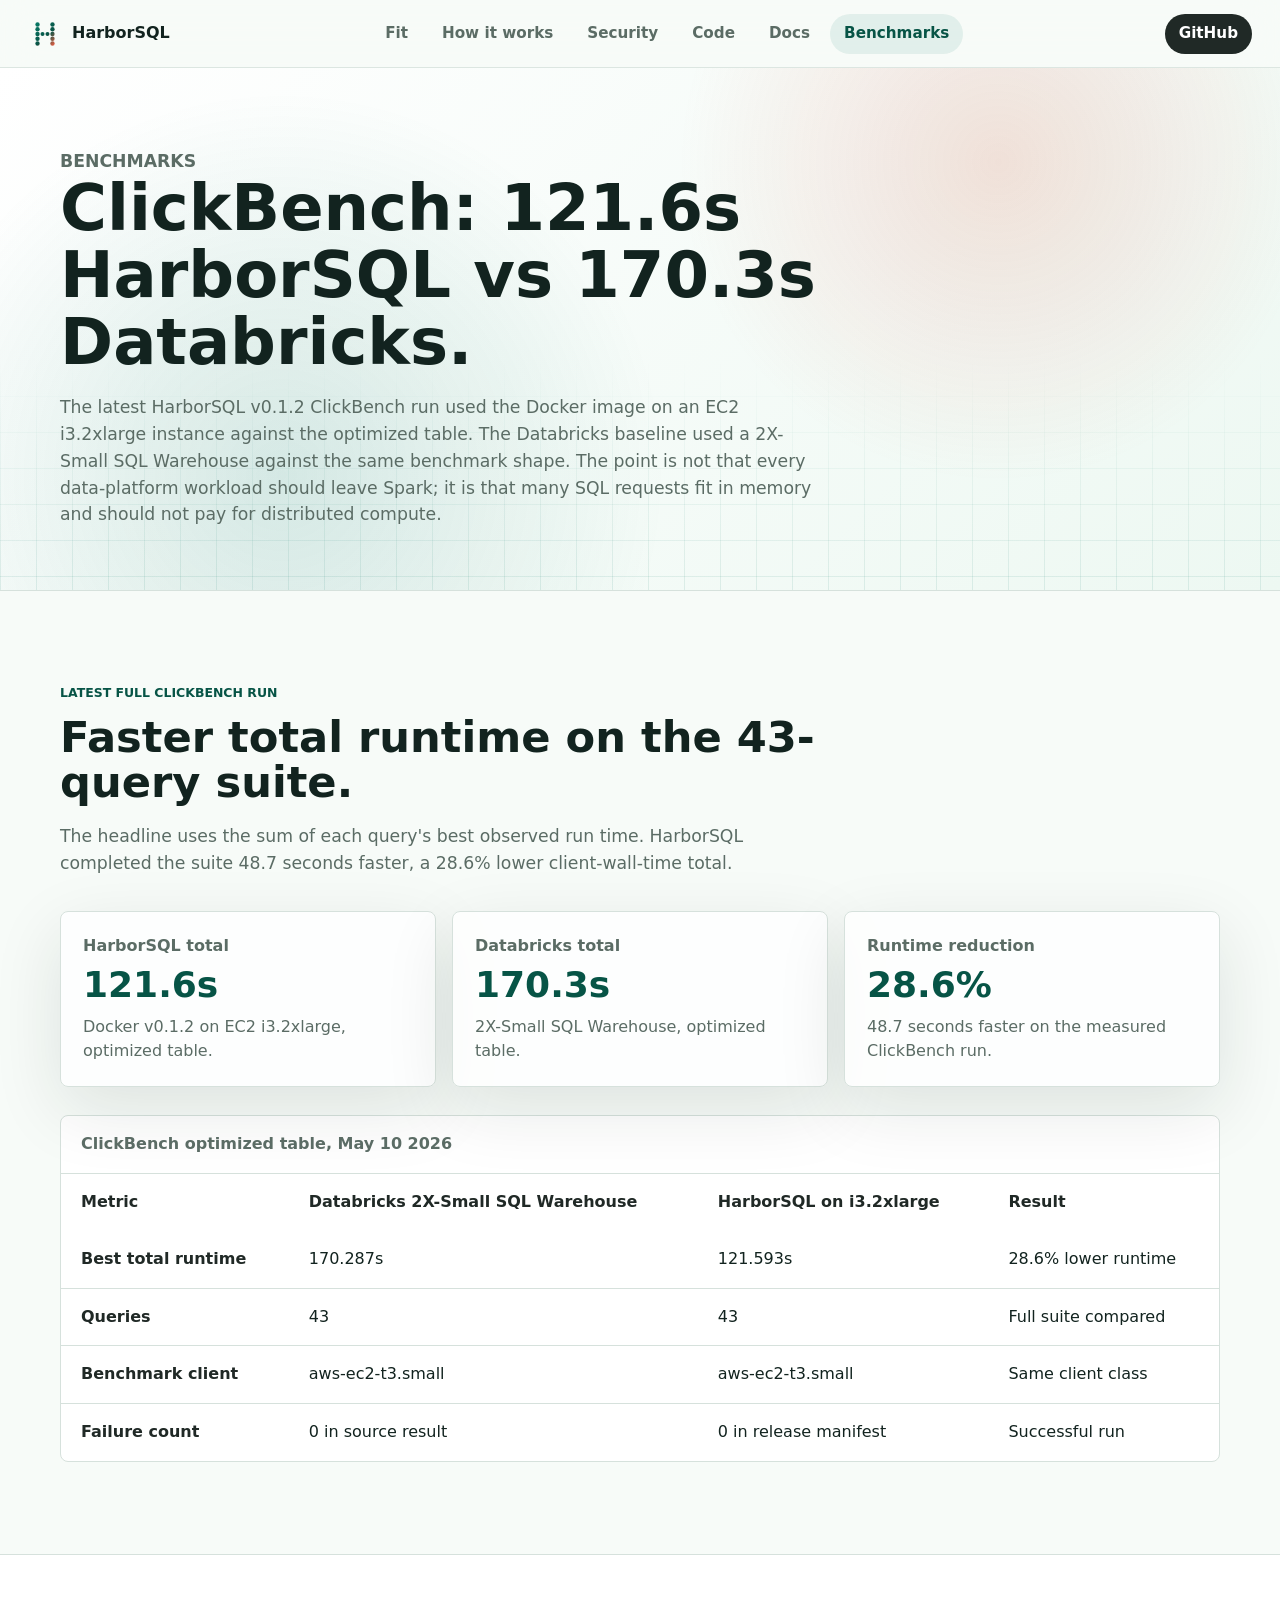
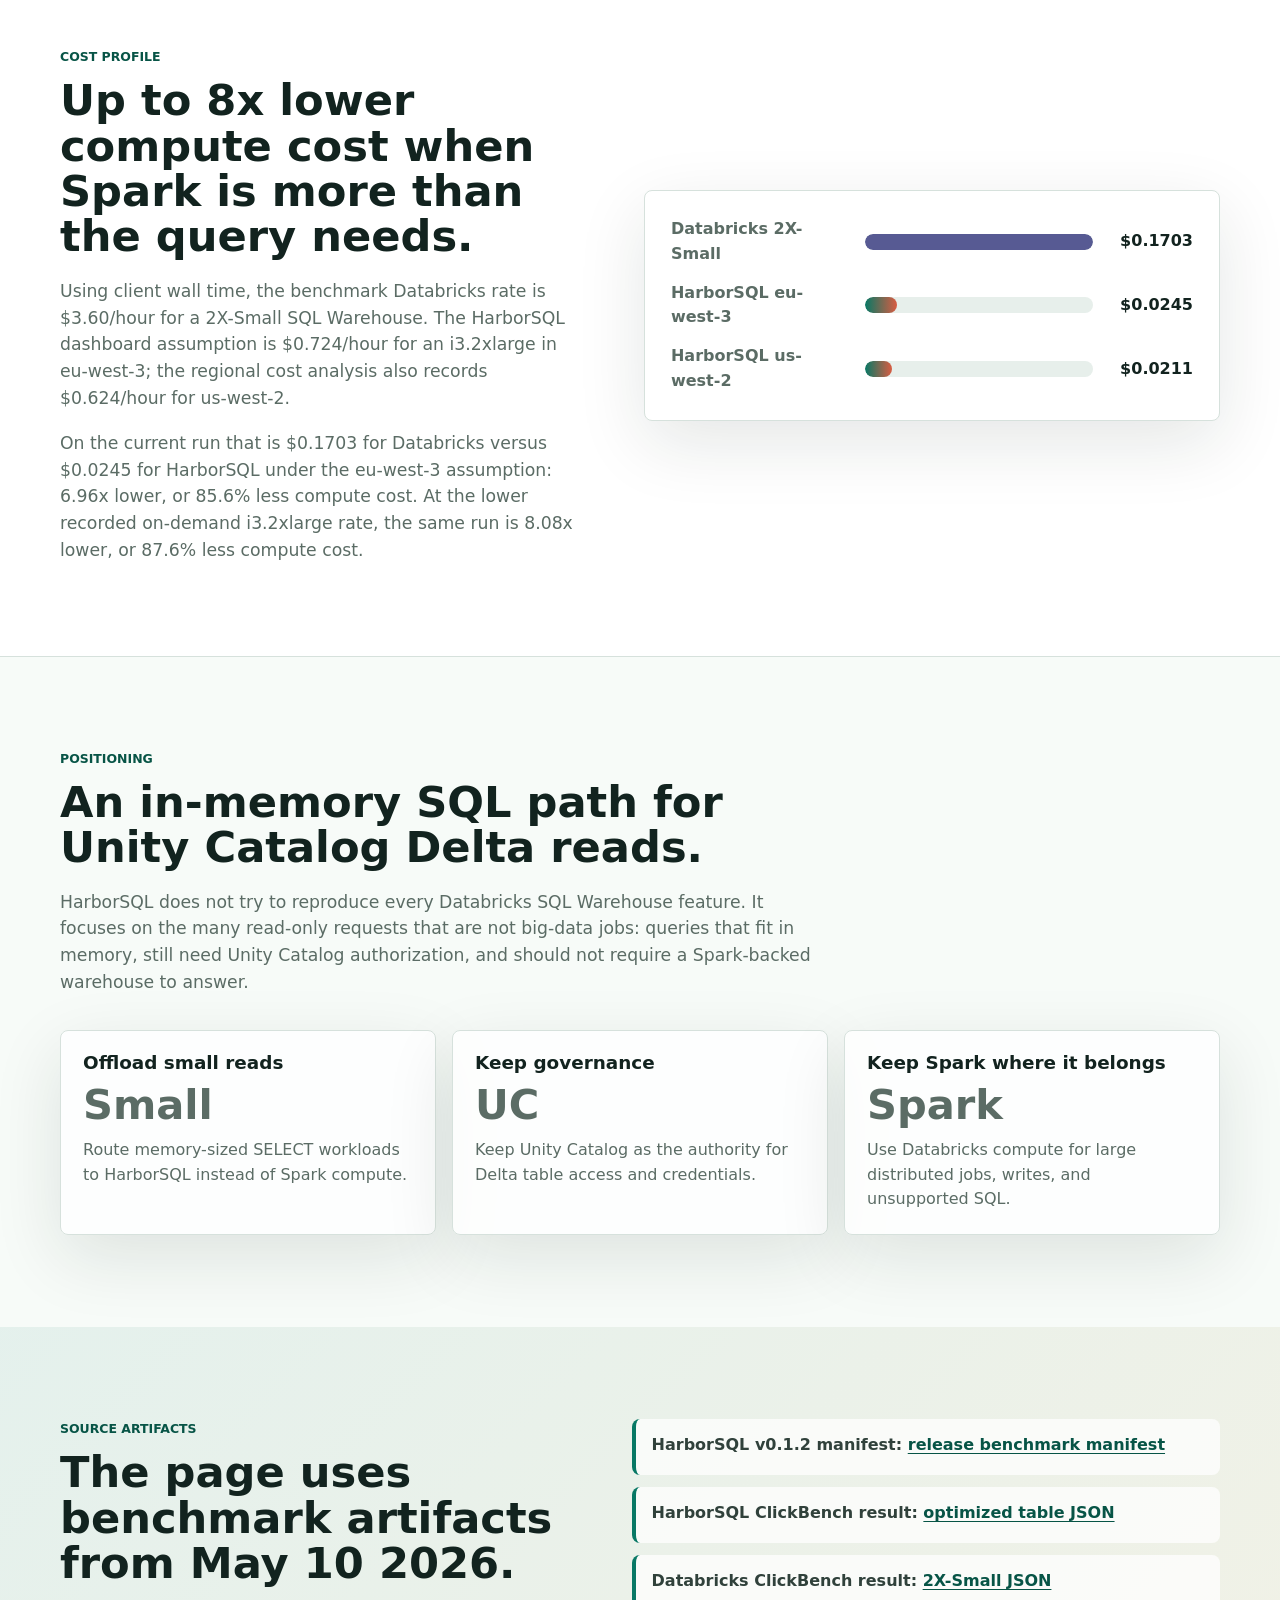
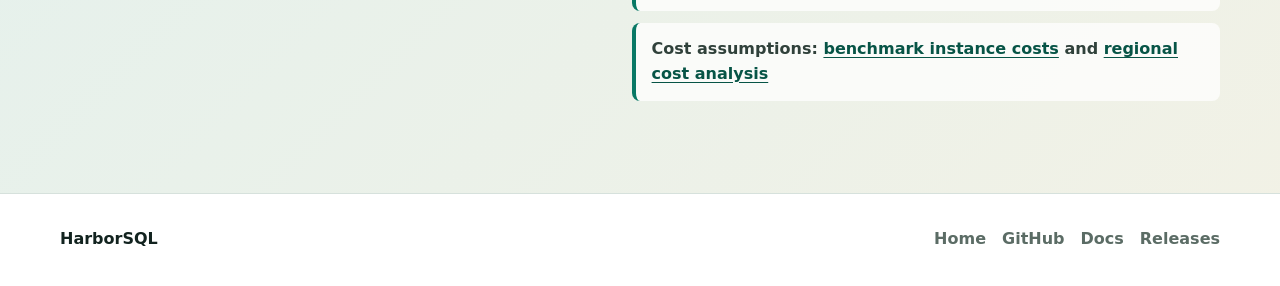
==== commit 1c50fc39: "Emphasize small-query offload narrative" ====
--- a/benchmarks.html
+++ b/benchmarks.html
@@ -6,7 +6,7 @@
     <title>HarborSQL Benchmarks</title>
     <meta
       name="description"
-      content="HarborSQL ClickBench benchmark results against a Databricks SQL Warehouse, including runtime, compute cost, and positioning caveats."
+      content="HarborSQL ClickBench benchmark results against a Databricks SQL Warehouse, showing the economics of offloading small Unity Catalog Delta queries from Spark."
     >
     <link rel="icon" href="favicon.svg" type="image/svg+xml">
     <link rel="stylesheet" href="styles.css">
@@ -36,7 +36,9 @@
           <p>
             The latest HarborSQL v0.1.2 ClickBench run used the Docker image on an EC2
             i3.2xlarge instance against the optimized table. The Databricks baseline used a
-            2X-Small SQL Warehouse against the same benchmark shape.
+            2X-Small SQL Warehouse against the same benchmark shape. The point is not that
+            every data-platform workload should leave Spark; it is that many SQL requests fit
+            in memory and should not pay for distributed compute.
           </p>
         </div>
       </section>
@@ -116,7 +118,7 @@
         <div class="container split">
           <div class="section-copy">
             <p class="eyebrow">Cost profile</p>
-            <h2>Up to 8x lower compute cost on this dataset.</h2>
+            <h2>Up to 8x lower compute cost when Spark is more than the query needs.</h2>
             <p>
               Using client wall time, the benchmark Databricks rate is $3.60/hour
               for a 2X-Small SQL Warehouse. The HarborSQL dashboard assumption is $0.724/hour
@@ -160,30 +162,30 @@
         <div class="container">
           <div class="section-heading">
             <p class="eyebrow">Positioning</p>
-            <h2>An endpoint alternative for supported read workloads.</h2>
+            <h2>An in-memory SQL path for Unity Catalog Delta reads.</h2>
             <p>
               HarborSQL does not try to reproduce every Databricks SQL Warehouse feature. It
-              focuses on supported read-only workloads that can keep Unity Catalog
-              authorization, keep the Databricks SQL client shape, and move execution to
-              open-source compute with materially lower runtime and cost on this benchmark.
+              focuses on the many read-only requests that are not big-data jobs: queries that
+              fit in memory, still need Unity Catalog authorization, and should not require a
+              Spark-backed warehouse to answer.
             </p>
           </div>
 
           <div class="comparison-grid">
             <article class="result-card">
-              <h3>Databricks-compatible endpoint</h3>
-              <p class="large-number">Endpoint</p>
-              <p>Databricks-compatible SQL endpoint for supported Unity Catalog Delta reads.</p>
+              <h3>Offload small reads</h3>
+              <p class="large-number">Small</p>
+              <p>Route memory-sized SELECT workloads to HarborSQL instead of Spark compute.</p>
             </article>
             <article class="result-card">
-              <h3>Clear feature boundary</h3>
-              <p class="large-number">Scope</p>
-              <p>Full SQL Warehouse feature parity, writes, BI parity, and admin SQL are outside this positioning.</p>
+              <h3>Keep governance</h3>
+              <p class="large-number">UC</p>
+              <p>Keep Unity Catalog as the authority for Delta table access and credentials.</p>
             </article>
             <article class="result-card">
-              <h3>Small migration path</h3>
-              <p class="large-number">URL</p>
-              <p>For HTTPS deployments, the application change is usually the server hostname.</p>
+              <h3>Keep Spark where it belongs</h3>
+              <p class="large-number">Spark</p>
+              <p>Use Databricks compute for large distributed jobs, writes, and unsupported SQL.</p>
             </article>
           </div>
         </div>
--- a/styles.css
+++ b/styles.css
@@ -222,15 +222,6 @@
   border-color: var(--teal);
 }
 
-.hero-metrics {
-  display: grid;
-  grid-template-columns: repeat(3, minmax(0, 1fr));
-  gap: 12px;
-  max-width: 760px;
-  margin: 42px 0 0;
-}
-
-.hero-metrics div,
 .proof-item,
 .feature-card,
 .code-card,
@@ -246,27 +237,6 @@
   box-shadow: var(--shadow);
 }
 
-.hero-metrics div {
-  min-height: 94px;
-  padding: 18px;
-}
-
-.hero-metrics dt,
-.hero-metrics dd {
-  margin: 0;
-}
-
-.hero-metrics dt {
-  color: var(--muted);
-  font-size: 0.82rem;
-  font-weight: 700;
-}
-
-.hero-metrics dd {
-  margin-top: 8px;
-  font-weight: 800;
-}
-
 .proof-strip {
   border-bottom: 1px solid var(--line);
   background: #ffffff;
@@ -464,6 +434,10 @@
   display: grid;
   grid-template-columns: repeat(2, minmax(0, 1fr));
   gap: 18px;
+}
+
+.code-grid-single {
+  grid-template-columns: minmax(0, 760px);
 }
 
 .code-card {
@@ -876,25 +850,6 @@
     font-size: 1rem;
   }
 
-  .hero-metrics {
-    grid-template-columns: repeat(3, minmax(0, 1fr));
-    gap: 8px;
-    margin-top: 24px;
-  }
-
-  .hero-metrics div {
-    min-height: 78px;
-    padding: 10px;
-  }
-
-  .hero-metrics dt {
-    font-size: 0.7rem;
-  }
-
-  .hero-metrics dd {
-    font-size: 0.82rem;
-  }
-
   .section {
     padding: 66px 0;
   }
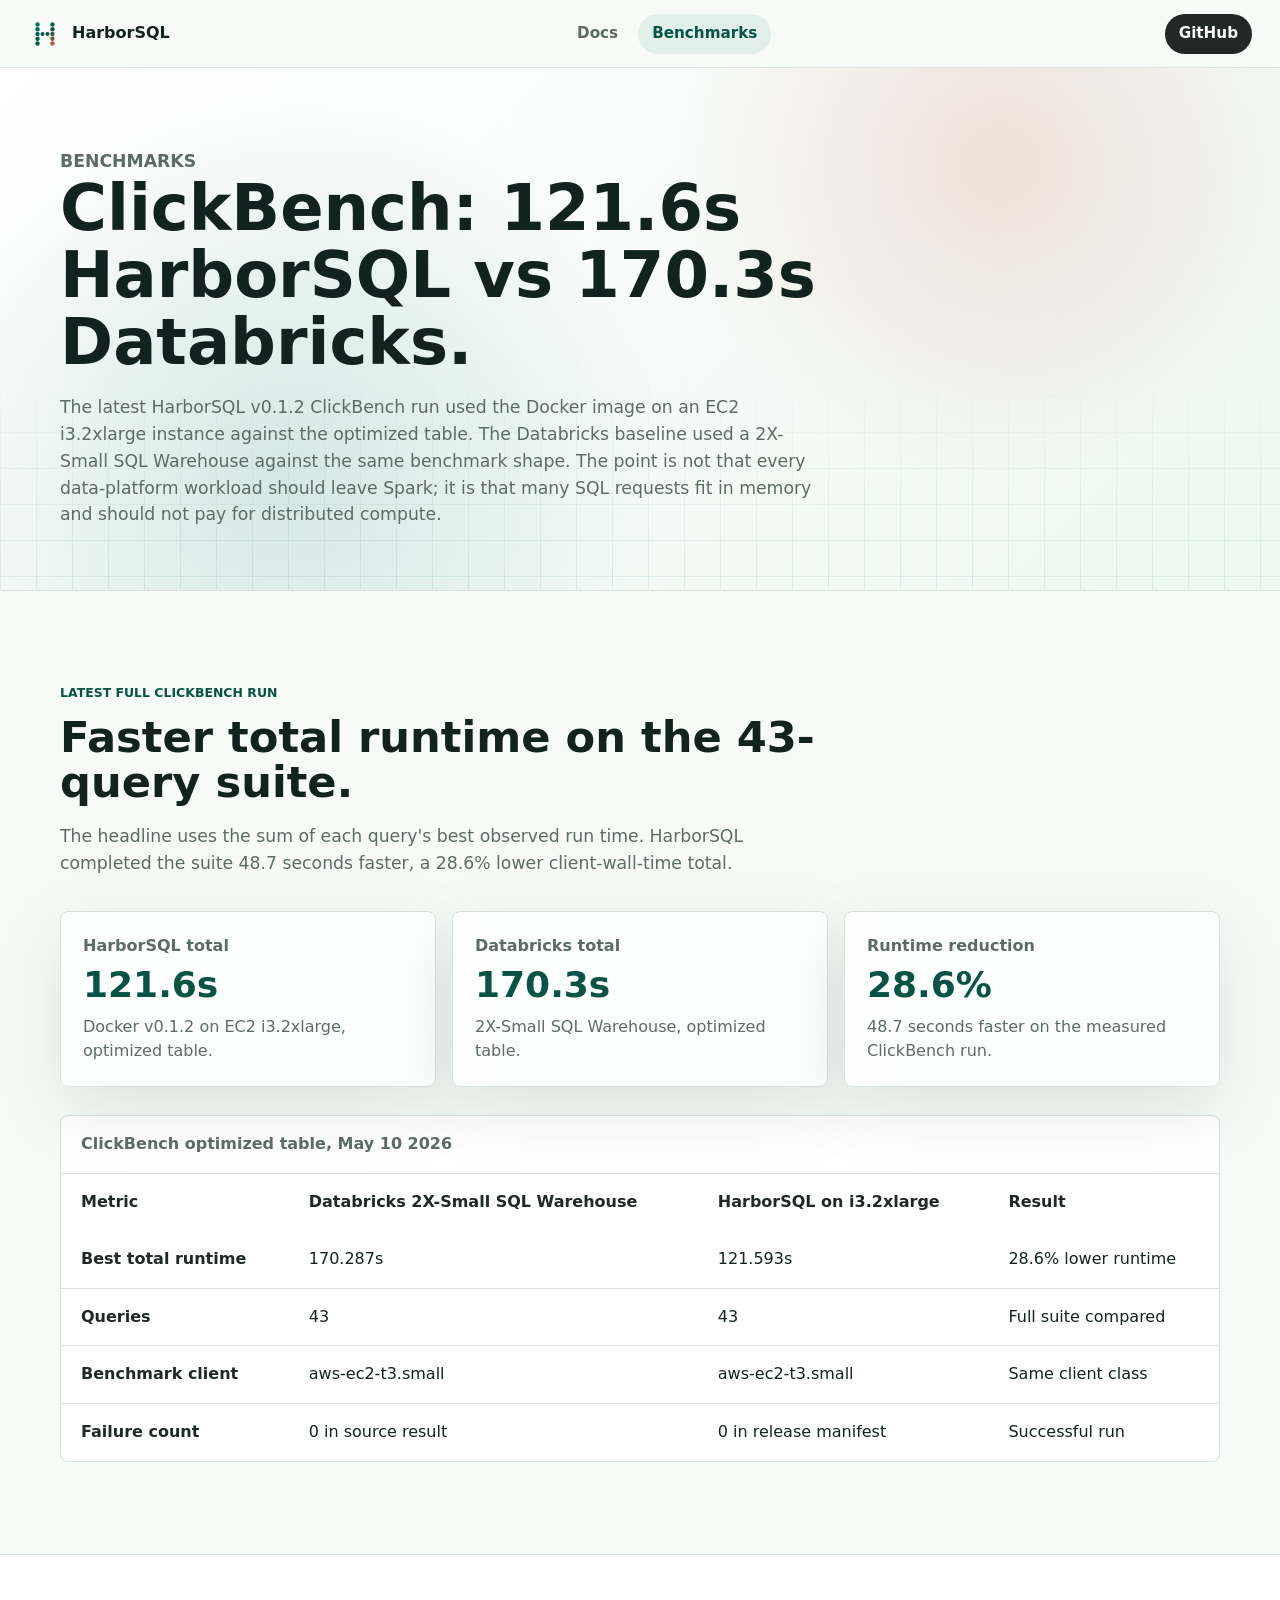
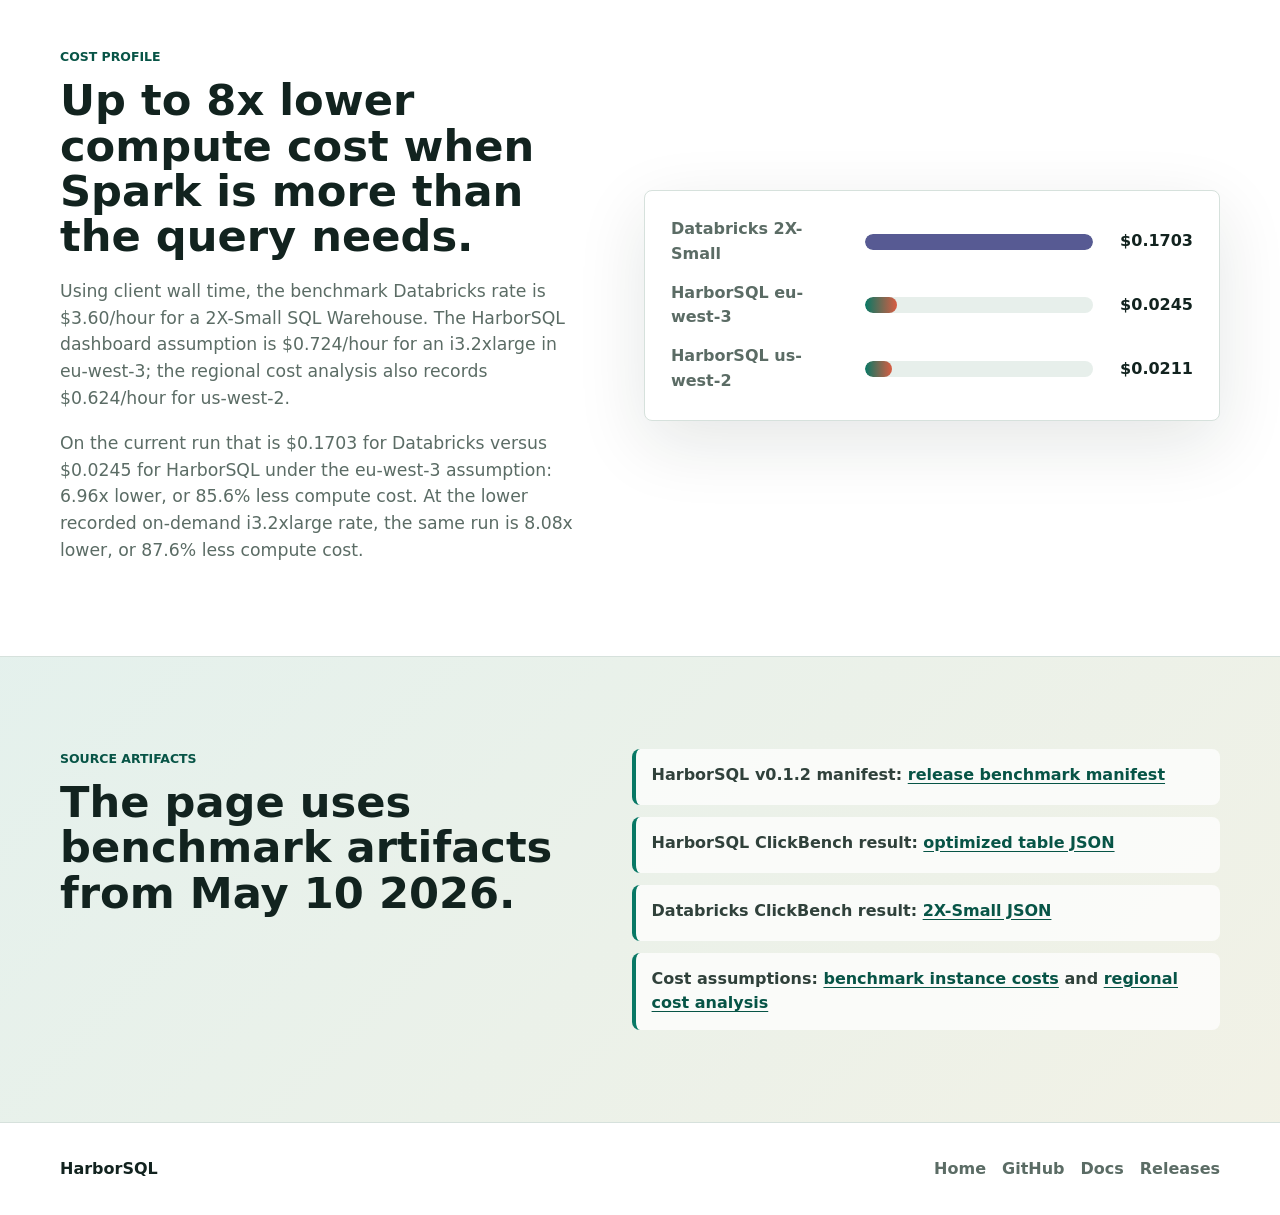
==== commit fe91da77: "Simplify marketing navigation" ====
--- a/benchmarks.html
+++ b/benchmarks.html
@@ -18,10 +18,6 @@
         <span>HarborSQL</span>
       </a>
       <nav class="site-nav" aria-label="Primary navigation">
-        <a href="index.html#fit">Fit</a>
-        <a href="index.html#how-it-works">How it works</a>
-        <a href="index.html#security">Security</a>
-        <a href="index.html#code">Code</a>
         <a href="https://docs.harborsql.com">Docs</a>
         <a href="benchmarks.html" aria-current="page">Benchmarks</a>
       </nav>
@@ -158,38 +154,6 @@
         </div>
       </section>
 
-      <section id="positioning" class="section">
-        <div class="container">
-          <div class="section-heading">
-            <p class="eyebrow">Positioning</p>
-            <h2>An in-memory SQL path for Unity Catalog Delta reads.</h2>
-            <p>
-              HarborSQL does not try to reproduce every Databricks SQL Warehouse feature. It
-              focuses on the many read-only requests that are not big-data jobs: queries that
-              fit in memory, still need Unity Catalog authorization, and should not require a
-              Spark-backed warehouse to answer.
-            </p>
-          </div>
-
-          <div class="comparison-grid">
-            <article class="result-card">
-              <h3>Offload small reads</h3>
-              <p class="large-number">Small</p>
-              <p>Route memory-sized SELECT workloads to HarborSQL instead of Spark compute.</p>
-            </article>
-            <article class="result-card">
-              <h3>Keep governance</h3>
-              <p class="large-number">UC</p>
-              <p>Keep Unity Catalog as the authority for Delta table access and credentials.</p>
-            </article>
-            <article class="result-card">
-              <h3>Keep Spark where it belongs</h3>
-              <p class="large-number">Spark</p>
-              <p>Use Databricks compute for large distributed jobs, writes, and unsupported SQL.</p>
-            </article>
-          </div>
-        </div>
-      </section>
 
       <section class="section benchmark-notes">
         <div class="container notes-layout">
--- a/styles.css
+++ b/styles.css
@@ -304,9 +304,19 @@
 }
 
 .flow-panel {
-  min-height: 430px;
   position: relative;
   overflow: hidden;
+  min-height: 360px;
+  display: grid;
+  grid-template-columns:
+    minmax(116px, 0.9fr)
+    24px
+    minmax(124px, 1fr)
+    36px
+    minmax(124px, 0.95fr);
+  grid-template-rows: repeat(2, minmax(76px, 1fr));
+  gap: 18px 0;
+  align-items: center;
   padding: 30px;
   background:
     linear-gradient(135deg, rgba(8, 120, 101, 0.1), rgba(255, 255, 255, 0.9)),
@@ -325,10 +335,11 @@
 }
 
 .flow-node {
-  position: absolute;
+  position: relative;
   z-index: 2;
-  min-width: 154px;
-  min-height: 60px;
+  width: 100%;
+  min-width: 0;
+  min-height: 66px;
   display: grid;
   place-items: center;
   padding: 12px 16px;
@@ -339,57 +350,88 @@
 }
 
 .flow-node.clients {
-  left: 26px;
-  top: 176px;
+  grid-column: 1;
+  grid-row: 1 / 3;
   background: var(--plum);
 }
 
 .flow-node.harbor {
-  left: 50%;
-  top: 176px;
-  transform: translateX(-50%);
+  grid-column: 3;
+  grid-row: 1 / 3;
   background: var(--teal-dark);
 }
 
+.flow-node.harbor::before,
+.flow-node.harbor::after {
+  content: "";
+  position: absolute;
+  right: -54px;
+  width: 68px;
+  height: 2px;
+  border-radius: 999px;
+  background: rgba(18, 35, 31, 0.22);
+  transform-origin: left center;
+}
+
+.flow-node.harbor::before {
+  top: 34%;
+  transform: rotate(-28deg);
+}
+
+.flow-node.harbor::after {
+  top: 66%;
+  transform: rotate(28deg);
+}
+
 .flow-node.catalog {
-  right: 26px;
-  top: 70px;
+  grid-column: 5;
+  grid-row: 1;
   background: var(--gold);
 }
 
 .flow-node.delta {
-  right: 26px;
-  bottom: 68px;
+  grid-column: 5;
+  grid-row: 2;
   background: var(--coral);
 }
 
 .flow-line {
+  position: relative;
+  z-index: 1;
+  width: 100%;
+  height: 2px;
+  justify-self: stretch;
+  align-self: center;
+  background: transparent;
+}
+
+.flow-line::before {
+  content: "";
   position: absolute;
-  z-index: 1;
+  inset: 0;
+  border-radius: 999px;
   background: rgba(18, 35, 31, 0.22);
 }
 
 .flow-line.horizontal {
-  left: 180px;
-  right: 50%;
-  top: 205px;
-  height: 2px;
+  grid-column: 2;
+  grid-row: 1 / 3;
 }
 
 .flow-line.up {
-  right: 180px;
-  top: 128px;
-  width: 2px;
-  height: 108px;
-  transform: rotate(58deg);
+  grid-column: 4;
+  grid-row: 1;
+  display: none;
+  transform: rotate(-28deg);
+  transform-origin: left center;
 }
 
 .flow-line.down {
-  right: 180px;
-  bottom: 124px;
-  width: 2px;
-  height: 108px;
-  transform: rotate(-58deg);
+  grid-column: 4;
+  grid-row: 2;
+  display: none;
+  transform: rotate(28deg);
+  transform-origin: left center;
 }
 
 .security-section {
@@ -826,6 +868,10 @@
     font-size: 0.88rem;
   }
 
+  .site-nav {
+    display: none;
+  }
+
   .header-cta {
     min-width: 86px;
   }
@@ -866,7 +912,11 @@
   }
 
   .flow-panel {
-    min-height: 520px;
+    min-height: auto;
+    grid-template-columns: 1fr;
+    grid-template-rows: auto;
+    gap: 0;
+    padding: 26px;
   }
 
   .flow-node,
@@ -874,27 +924,15 @@
   .flow-node.harbor,
   .flow-node.catalog,
   .flow-node.delta {
-    left: 50%;
-    right: auto;
-    width: min(230px, calc(100% - 48px));
-    transform: translateX(-50%);
-  }
-
-  .flow-node.clients {
-    top: 44px;
-  }
-
-  .flow-node.harbor {
-    top: 166px;
-  }
-
-  .flow-node.catalog {
-    top: 288px;
-  }
-
-  .flow-node.delta {
-    top: 410px;
-    bottom: auto;
+    grid-column: 1;
+    grid-row: auto;
+    width: 100%;
+    transform: none;
+  }
+
+  .flow-node.harbor::before,
+  .flow-node.harbor::after {
+    display: none;
   }
 
   .code-card code,
@@ -905,23 +943,17 @@
   .flow-line.horizontal,
   .flow-line.up,
   .flow-line.down {
-    left: 50%;
-    right: auto;
+    grid-column: 1;
+    grid-row: auto;
     width: 2px;
-    height: 72px;
-    transform: translateX(-50%);
-  }
-
-  .flow-line.horizontal {
-    top: 106px;
-  }
-
-  .flow-line.up {
-    top: 228px;
-  }
-
+    height: 44px;
+    justify-self: center;
+    transform: none;
+  }
+
+  .flow-line.up,
   .flow-line.down {
-    top: 350px;
+    display: block;
   }
 
   .footer-inner {
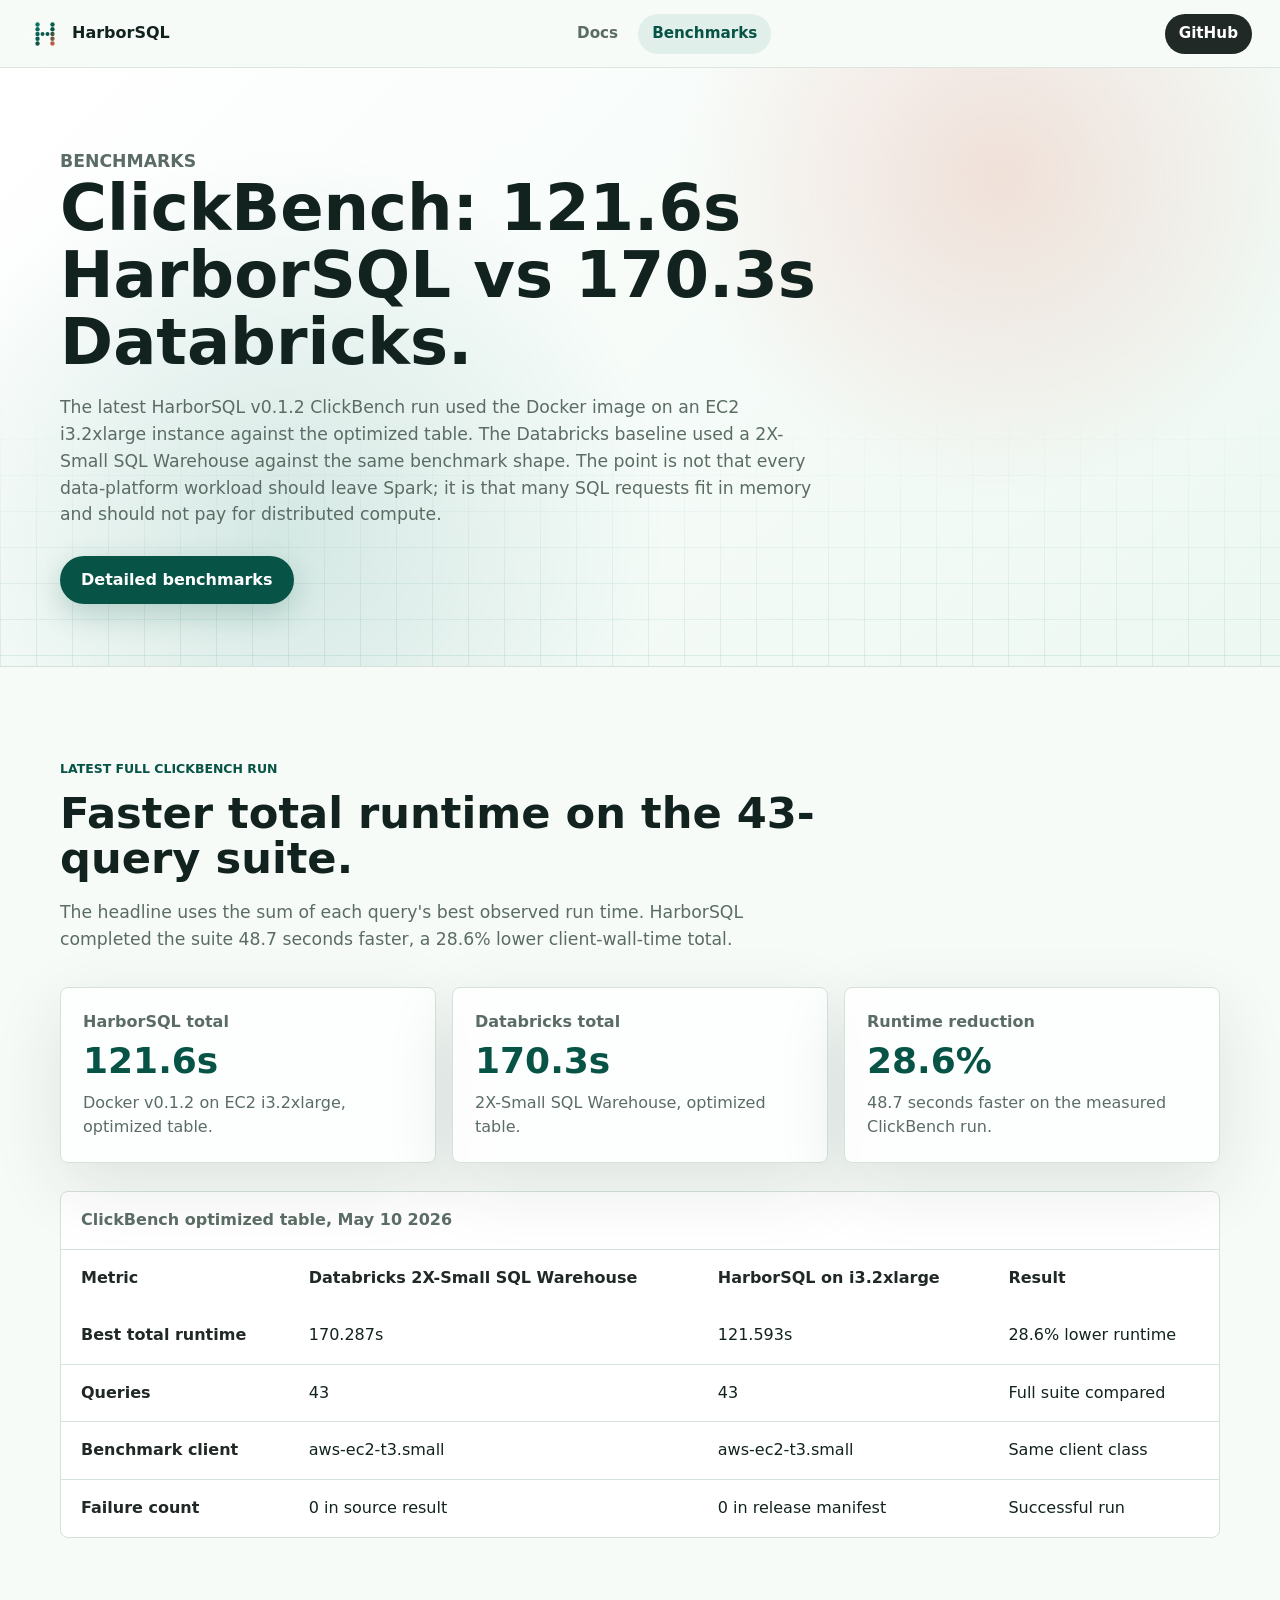
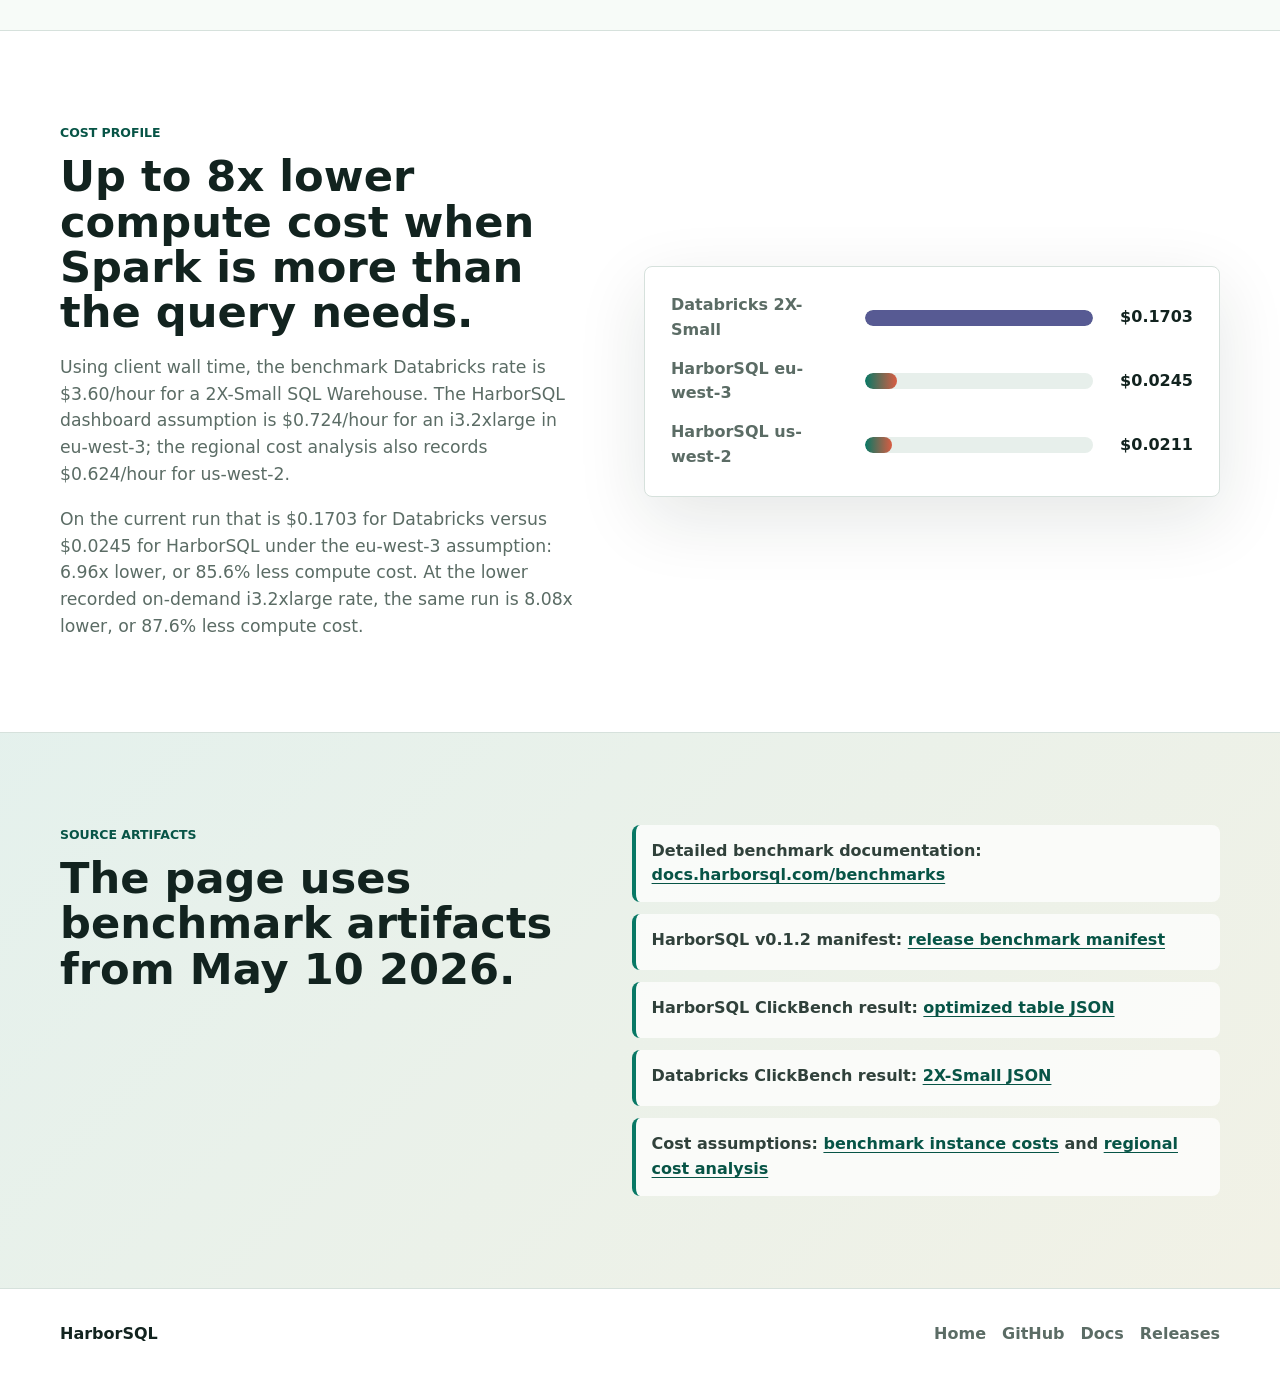
==== commit fd886d55: "Link detailed benchmark docs" ====
--- a/benchmarks.html
+++ b/benchmarks.html
@@ -36,6 +36,9 @@
             every data-platform workload should leave Spark; it is that many SQL requests fit
             in memory and should not pay for distributed compute.
           </p>
+          <div class="hero-actions">
+            <a class="button primary" href="https://docs.harborsql.com/benchmarks">Detailed benchmarks</a>
+          </div>
         </div>
       </section>
 
@@ -163,6 +166,10 @@
           </div>
           <ul class="notes-list">
             <li>
+              Detailed benchmark documentation:
+              <a href="https://docs.harborsql.com/benchmarks">docs.harborsql.com/benchmarks</a>
+            </li>
+            <li>
               HarborSQL v0.1.2 manifest:
               <a href="https://github.com/harborsql/harborsql-bench/blob/main/results/harborsql/i3.2xlarge/v0.1.2/manifest.json">release benchmark manifest</a>
             </li>
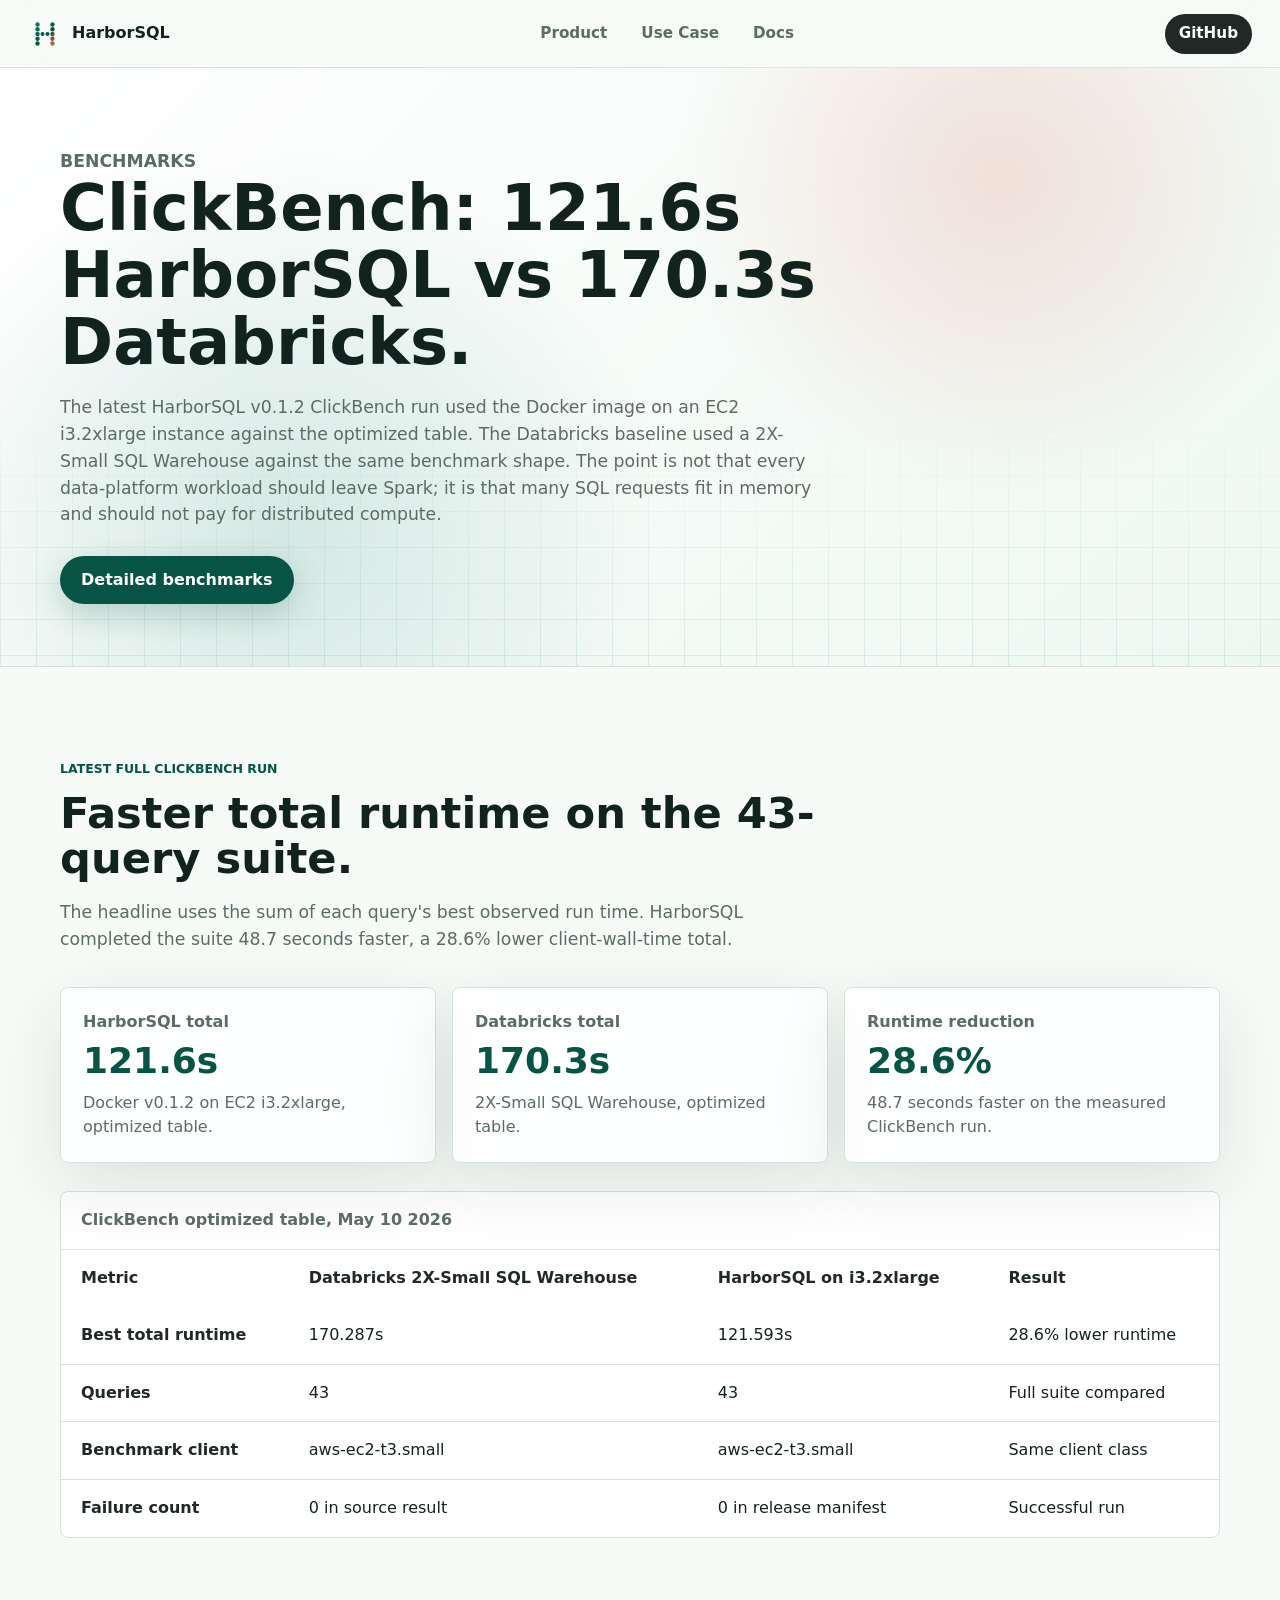
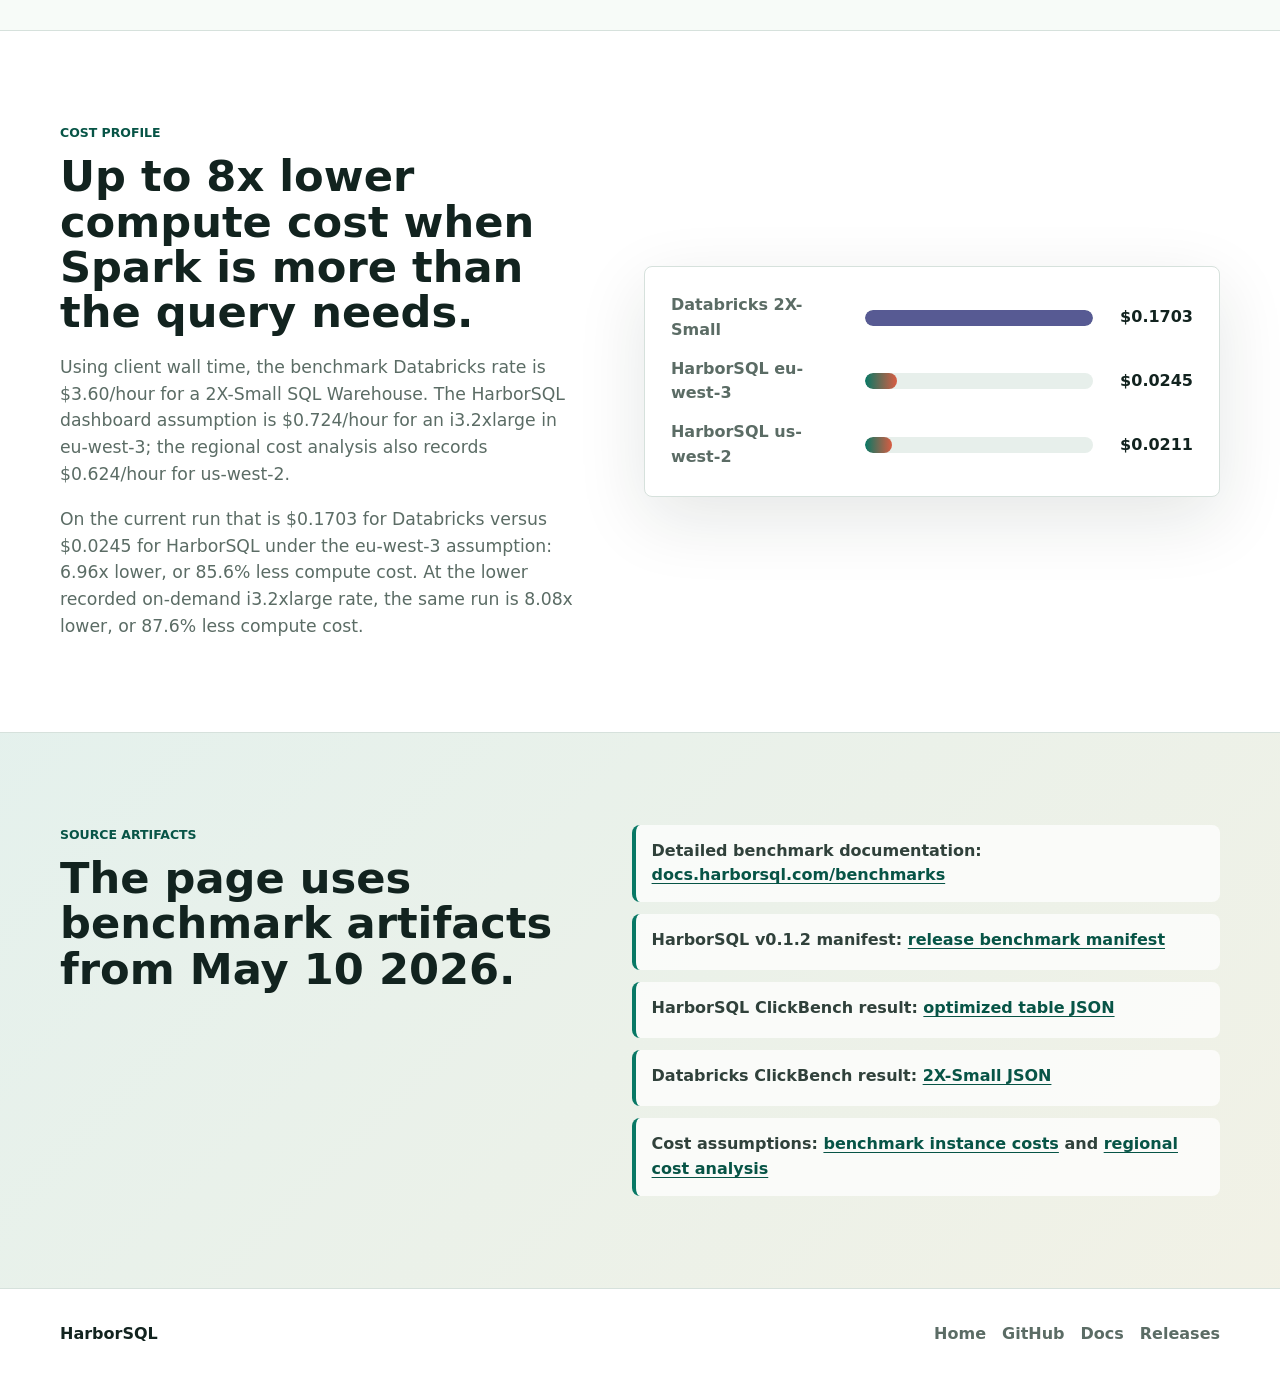
==== commit 7c8e268c: "Rework top navigation sections" ====
--- a/benchmarks.html
+++ b/benchmarks.html
@@ -18,8 +18,9 @@
         <span>HarborSQL</span>
       </a>
       <nav class="site-nav" aria-label="Primary navigation">
+        <a href="index.html#how-it-works">Product</a>
+        <a href="index.html#fit">Use Case</a>
         <a href="https://docs.harborsql.com">Docs</a>
-        <a href="benchmarks.html" aria-current="page">Benchmarks</a>
       </nav>
       <a class="header-cta" href="https://github.com/harborsql/harborsql">GitHub</a>
     </header>
--- a/styles.css
+++ b/styles.css
@@ -868,10 +868,6 @@
     font-size: 0.88rem;
   }
 
-  .site-nav {
-    display: none;
-  }
-
   .header-cta {
     min-width: 86px;
   }
